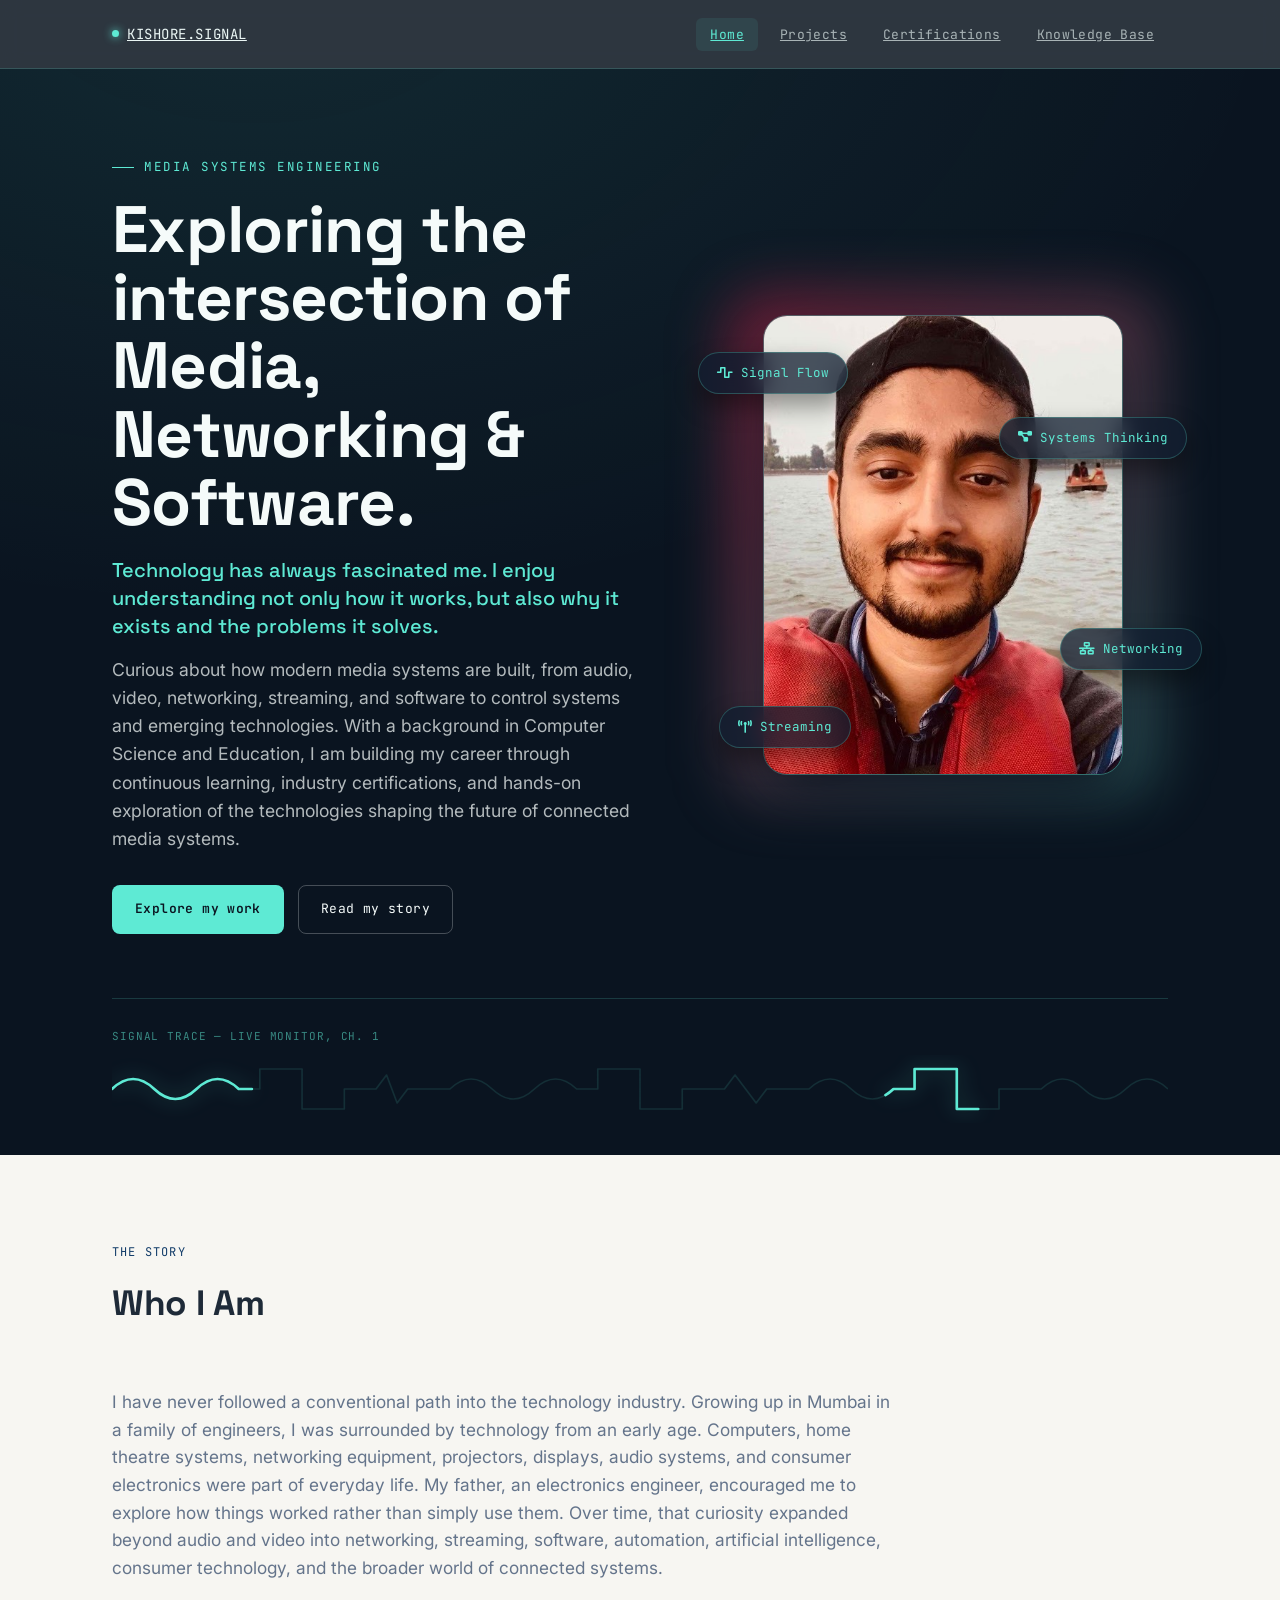
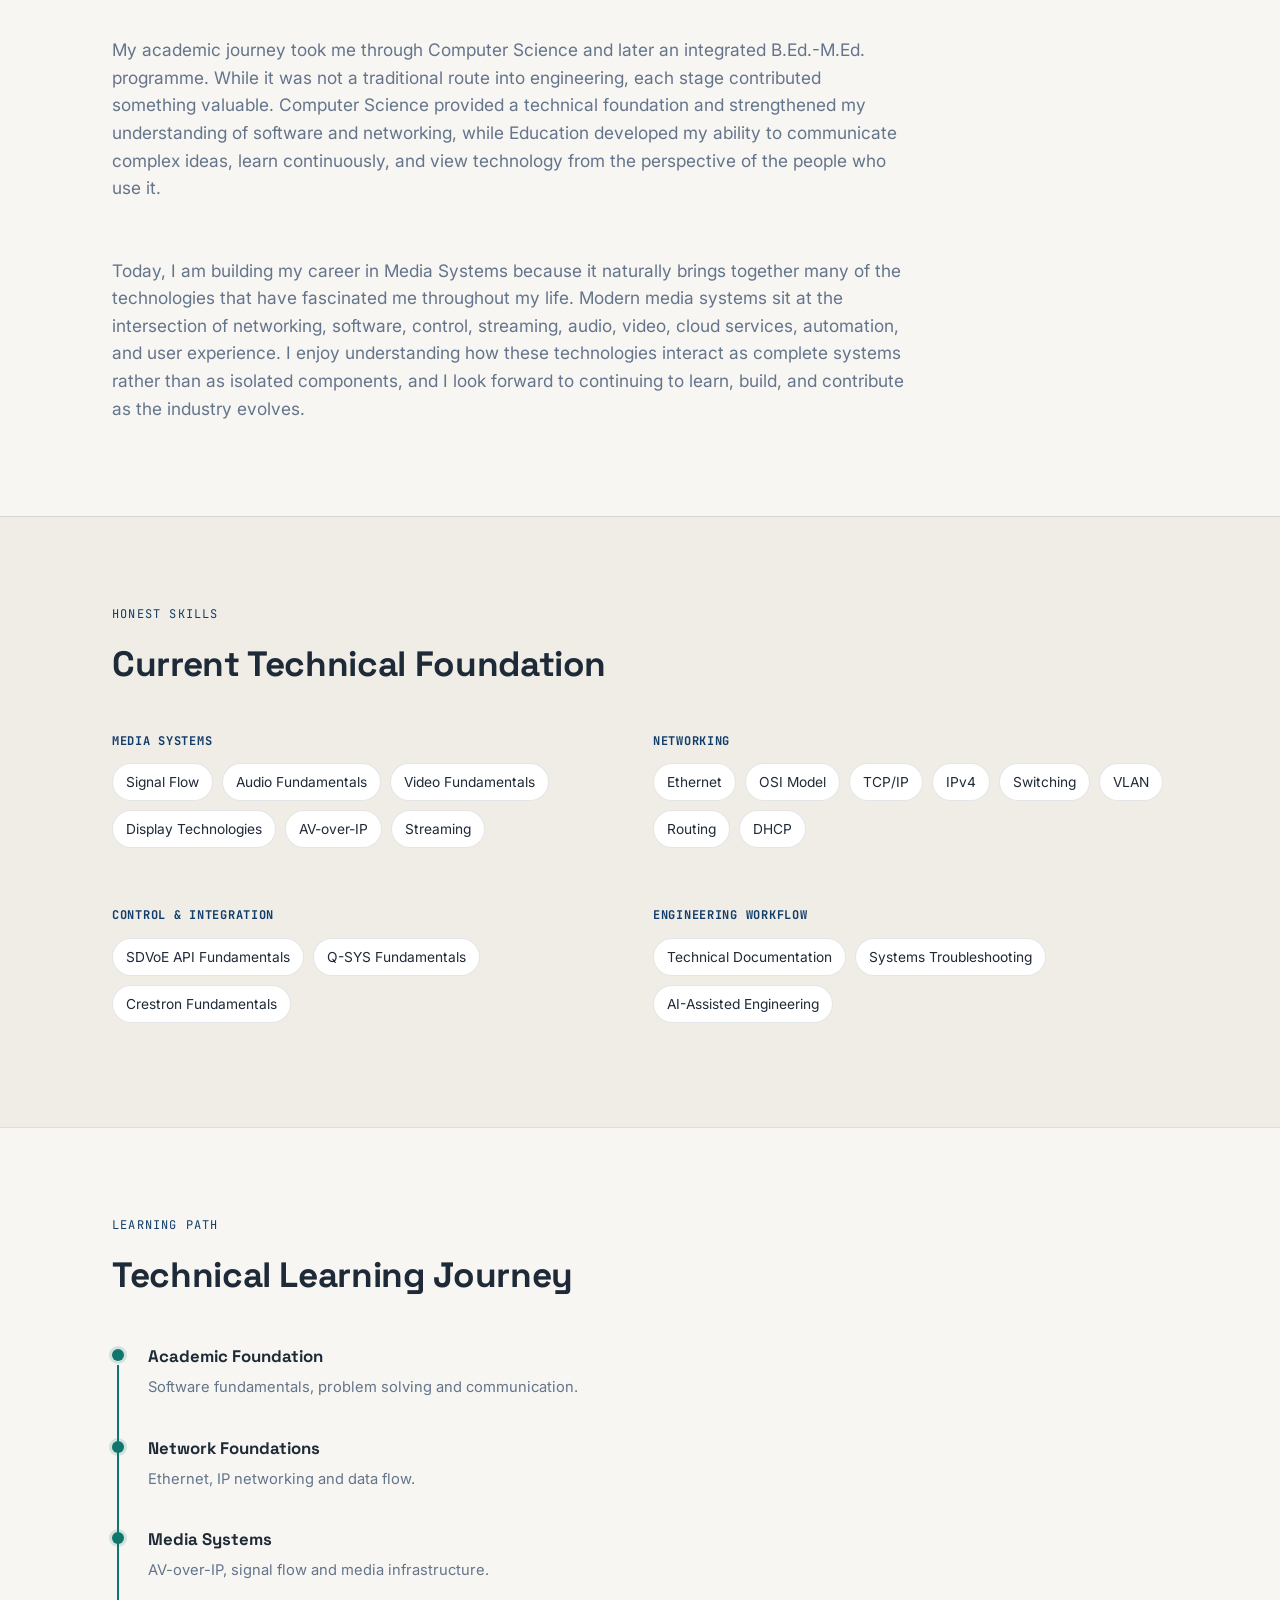
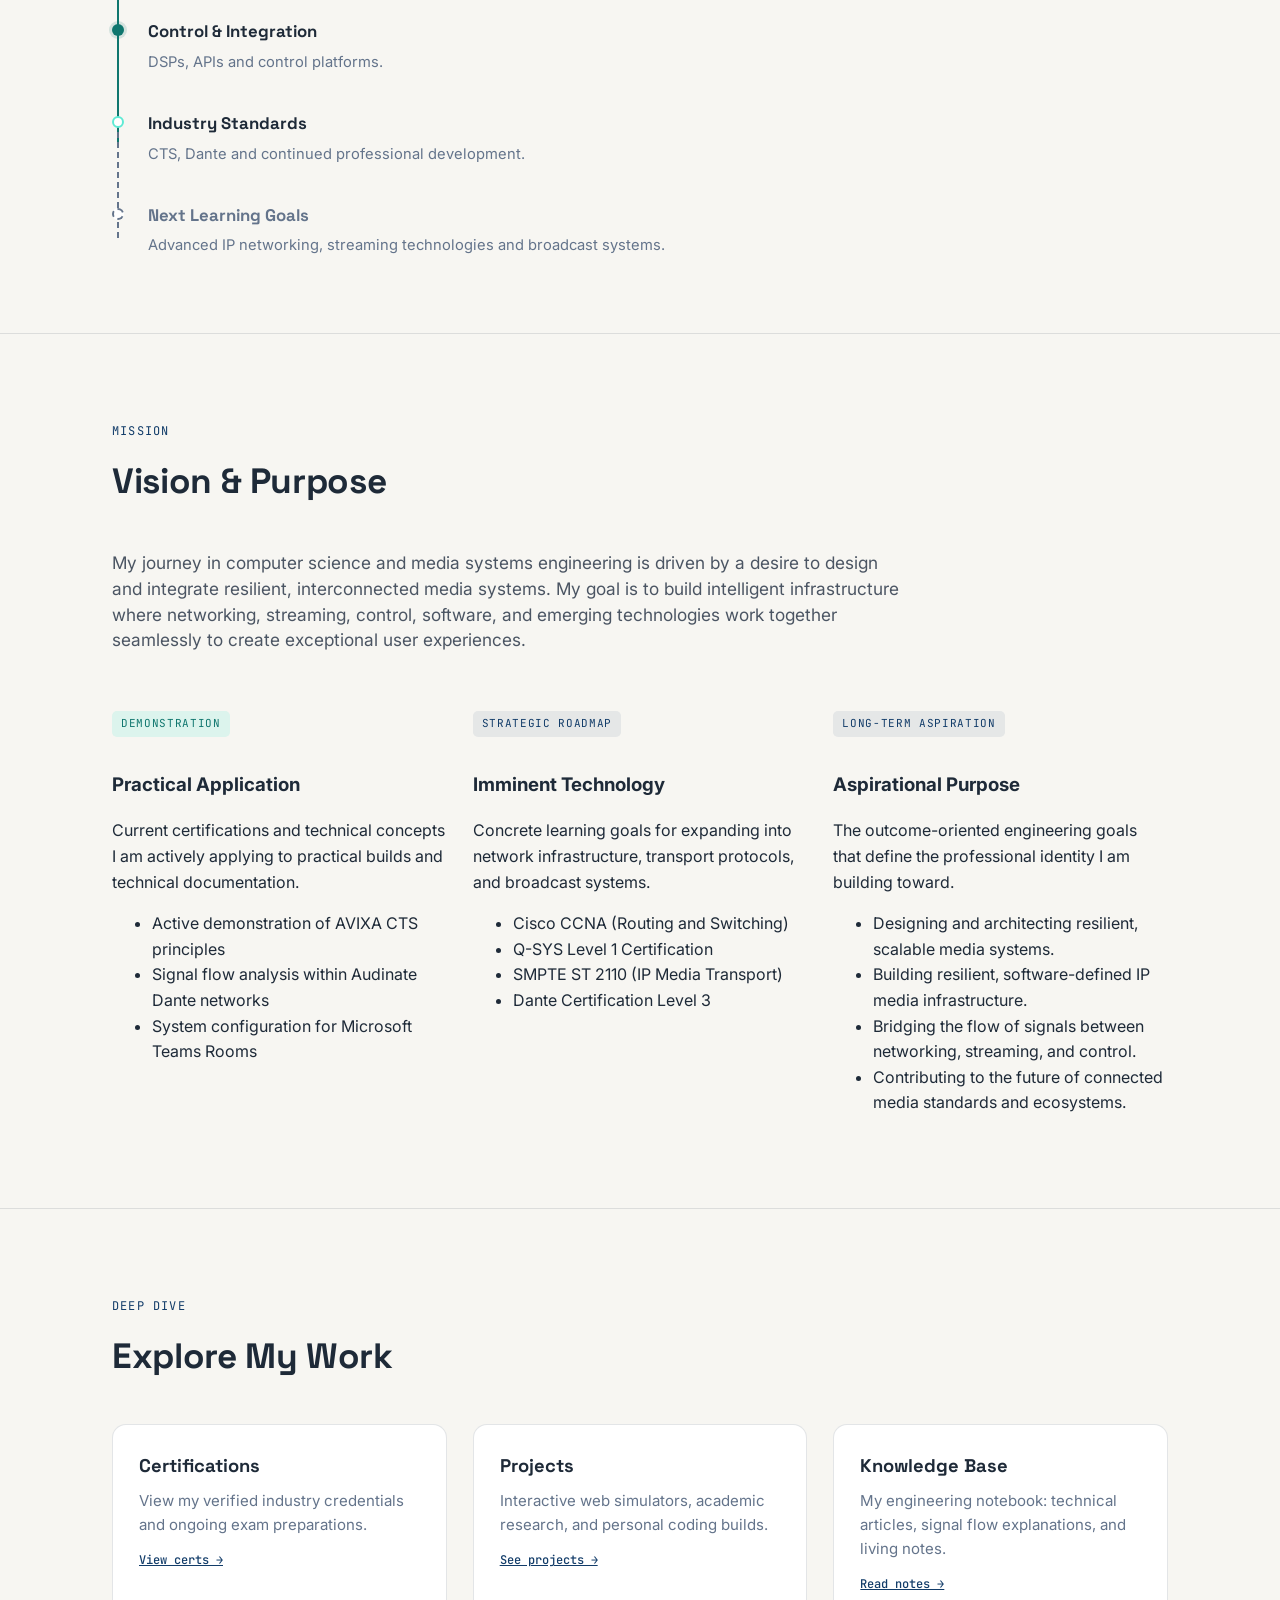
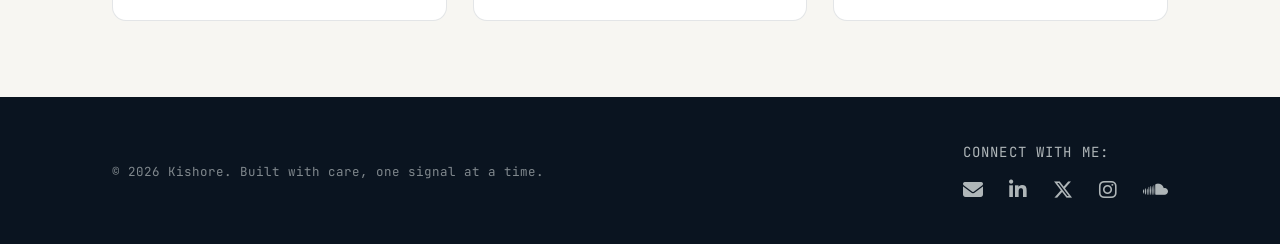
==== index.html @ ac8b4dbf "Update index.html refinement" ====
<!DOCTYPE html>
<html lang="en">
<head>
<meta charset="UTF-8">
<meta name="viewport" content="width=device-width, initial-scale=1.0">
<title>Kishore — Media Systems Engineering</title>
<meta name="description" content="Digital portfolio and engineering notebook of Kishore — Exploring the intersection of Media, Networking & Software.">
<link rel="preconnect" href="https://fonts.googleapis.com">
<link href="https://fonts.googleapis.com/css2?family=Space+Grotesk:wght@500;600;700&family=Inter:wght@400;500;600&family=JetBrains+Mono:wght@400;500&display=swap" rel="stylesheet">
<link rel="stylesheet" href="https://cdnjs.cloudflare.com/ajax/libs/font-awesome/6.5.1/css/all.min.css">
<link rel="stylesheet" href="styles.css">
</head>
<body>

<nav class="nav">
  <div class="wrap">
    <a href="index.html" class="nav-mark"><span class="dot"></span>KISHORE.SIGNAL</a>
    <ul class="nav-links">
      <li><a href="index.html" aria-current="page">Home</a></li>
      <li><a href="projects.html">Projects</a></li>
      <li><a href="certifications.html">Certifications</a></li>
      <li><a href="knowledge-base.html">Knowledge Base</a></li>
    </ul>
  </div>
</nav>

<header class="hero hero--split">
  <div class="wrap hero-layout">
    
    <!-- Left Column: Your Story & Text -->
    <div class="hero-content">
      <p class="hero-eyebrow">Media Systems Engineering</p>
      <h1>Exploring the intersection of Media, Networking &amp; Software.</h1>
      
      <!-- The Defining Sentence (Updated) -->
      <p style="font-family: var(--display); font-size: 1.25rem; font-weight: 500; color: var(--cyan); margin-bottom: 16px; line-height: 1.4;">
        Technology has always fascinated me. I enjoy understanding not only how it works, but also why it exists and the problems it solves.
      </p>

      <!-- The Revised Lede (Updated) -->
      <p class="lede">Curious about how modern media systems are built, from audio, video, networking, streaming, and software to control systems and emerging technologies. With a background in Computer Science and Education, I am building my career through continuous learning, industry certifications, and hands-on exploration of the technologies shaping the future of connected media systems.</p>
      
      <div class="hero-actions" style="margin-top: 32px;">
        <a class="btn btn-solid" href="projects.html">Explore my work</a>
        <a class="btn btn-line" href="#about">Read my story</a>
      </div>
    </div>

    <!-- Right Column: The Visual Centerpiece (Magazine Style) -->
    <div class="hero-visual">
      <div class="profile-cluster">
        <div class="profile-glow"></div>
        
        <img src="kishore.jpg" alt="Kishore" class="profile-img">

        <!-- Updated Floating Badges -->
        <div class="float-badge badge-1"><i class="fa-solid fa-wave-square"></i> Signal Flow</div>
        <div class="float-badge badge-2"><i class="fa-solid fa-network-wired"></i> Networking</div>
        <div class="float-badge badge-3"><i class="fa-solid fa-tower-broadcast"></i> Streaming</div>
        <div class="float-badge badge-4"><i class="fa-solid fa-diagram-project"></i> Systems Thinking</div>
      </div>
    </div>

  </div>

  <div class="wrap">
    <div class="scope">
      <p class="scope-label">Signal trace — live monitor, ch. 1</p>
           <svg viewBox="0 0 1000 68" preserveAspectRatio="none" aria-hidden="true">
        <defs>
          <linearGradient id="pulseGradient" x1="0" y1="0" x2="1000" y2="0" gradientUnits="userSpaceOnUse">
            <!-- Analog & Square Waves -->
            <stop offset="0%" stop-color="#5EEAD4" />
            <stop offset="22%" stop-color="#5EEAD4" />
            
            <!-- Packet Spike 1 (Warms up to Coral) -->
            <stop offset="25%" stop-color="#F43F5E" />
            <stop offset="28%" stop-color="#F43F5E" />
            
            <!-- Analog & Square Waves -->
            <stop offset="32%" stop-color="#5EEAD4" />
            <stop offset="55%" stop-color="#5EEAD4" />
            
            <!-- Packet Spike 2 (Warms up to Coral) -->
            <stop offset="58%" stop-color="#F43F5E" />
            <stop offset="62%" stop-color="#F43F5E" />
            
            <!-- Analog & Square Waves -->
            <stop offset="66%" stop-color="#5EEAD4" />
            <stop offset="100%" stop-color="#5EEAD4" />
          </linearGradient>
        </defs>

        <!-- The faint background track (The Noise) -->
        <path class="scope-path-bg" d="M0,34 Q20,14 40,34 T80,34 T120,34 L140,34 L140,14 L180,14 L180,54 L220,54 L220,34 L250,34 L260,20 L270,48 L280,34 L320,34 Q340,14 360,34 T400,34 T440,34 L460,34 L460,14 L500,14 L500,54 L540,54 L540,34 L580,34 L590,20 L610,48 L620,34 L660,34 Q680,14 700,34 T740,34 L760,34 L760,14 L800,14 L800,54 L840,54 L840,34 L880,34 Q900,14 920,34 T960,34 T1000,34" />
        
        <!-- The active pulse (The Signal) -->
        <path class="scope-path" d="M0,34 Q20,14 40,34 T80,34 T120,34 L140,34 L140,14 L180,14 L180,54 L220,54 L220,34 L250,34 L260,20 L270,48 L280,34 L320,34 Q340,14 360,34 T400,34 T440,34 L460,34 L460,14 L500,14 L500,54 L540,54 L540,34 L580,34 L590,20 L610,48 L620,34 L660,34 Q680,14 700,34 T740,34 L760,34 L760,14 L800,14 L800,54 L840,54 L840,34 L880,34 Q900,14 920,34 T960,34 T1000,34" />
      </svg>
    </div>
  </div>
</header>


<section id="about" class="section">
  <div class="wrap">
    <div class="section-head reveal">
      <div>
        <p class="section-eyebrow">The Story</p>
        <h2>Who I Am</h2>
      </div>
    </div>
    
    <div class="reveal" style="max-width: 72ch; font-size: 1.08rem; color: var(--mist); display: flex; flex-direction: column; gap: 20px;">
      <p>I have never followed a conventional path into the technology industry. Growing up in Mumbai in a family of engineers, I was surrounded by technology from an early age. Computers, home theatre systems, networking equipment, projectors, displays, audio systems, and consumer electronics were part of everyday life. My father, an electronics engineer, encouraged me to explore how things worked rather than simply use them. Over time, that curiosity expanded beyond audio and video into networking, streaming, software, automation, artificial intelligence, consumer technology, and the broader world of connected systems.</p>
      
      <p>My academic journey took me through Computer Science and later an integrated B.Ed.-M.Ed. programme. While it was not a traditional route into engineering, each stage contributed something valuable. Computer Science provided a technical foundation and strengthened my understanding of software and networking, while Education developed my ability to communicate complex ideas, learn continuously, and view technology from the perspective of the people who use it.</p>
      
      <p>Today, I am building my career in Media Systems because it naturally brings together many of the technologies that have fascinated me throughout my life. Modern media systems sit at the intersection of networking, software, control, streaming, audio, video, cloud services, automation, and user experience. I enjoy understanding how these technologies interact as complete systems rather than as isolated components, and I look forward to continuing to learn, build, and contribute as the industry evolves.</p>
    </div>
  </div>
</section>



<section class="section section-alt">
  <div class="wrap">
    <div class="section-head reveal">
      <div>
        <p class="section-eyebrow">Honest Skills</p>
        <h2>Current Technical Foundation</h2>
      </div>
    </div>

    <div class="grid grid-2 reveal">
      <div class="chip-group">
        <h4>Media Systems</h4>
        <div class="chips">
          <span class="chip">Signal Flow</span>
          <span class="chip">Audio Fundamentals</span>
          <span class="chip">Video Fundamentals</span>
          <span class="chip">Display Technologies</span>
          <span class="chip">AV-over-IP</span>
          <span class="chip">Streaming</span>
        </div>
      </div>

      <div class="chip-group">
        <h4>Networking</h4>
        <div class="chips">
          <span class="chip">Ethernet</span>
          <span class="chip">OSI Model</span>
          <span class="chip">TCP/IP</span>
          <span class="chip">IPv4</span>
          <span class="chip">Switching</span>
          <span class="chip">VLAN</span>
          <span class="chip">Routing</span>
          <span class="chip">DHCP</span>
        </div>
      </div>

      <div class="chip-group">
        <h4>Control &amp; Integration</h4>
        <div class="chips">
          <span class="chip">SDVoE API Fundamentals</span>
          <span class="chip">Q-SYS Fundamentals</span>
          <span class="chip">Crestron Fundamentals</span>
        </div>
      </div>

      <div class="chip-group">
        <h4>Engineering Workflow</h4>
        <div class="chips">
          <span class="chip">Technical Documentation</span>
          <span class="chip">Systems Troubleshooting</span>
          <span class="chip">AI-Assisted Engineering</span>
        </div>
      </div>
    </div>
  </div>
</section>


<section class="section">
  <div class="wrap">
    <div class="section-head reveal">
      <div>
        <p class="section-eyebrow">Learning Path</p>
        <h2>Technical Learning Journey</h2>
      </div>
    </div>
    
    <div class="journey reveal">

  <div class="journey-item past">
    <div class="journey-marker"></div>
    <div class="journey-content">
      <h3>Academic Foundation</h3>
      <p>Software fundamentals, problem solving and communication.</p>
    </div>
  </div>

  <div class="journey-item past">
    <div class="journey-marker"></div>
    <div class="journey-content">
      <h3>Network Foundations</h3>
      <p>Ethernet, IP networking and data flow.</p>
    </div>
  </div>

  <div class="journey-item past">
    <div class="journey-marker"></div>
    <div class="journey-content">
      <h3>Media Systems</h3>
      <p>AV-over-IP, signal flow and media infrastructure.</p>
    </div>
  </div>

  <div class="journey-item past">
    <div class="journey-marker"></div>
    <div class="journey-content">
      <h3>Control &amp; Integration</h3>
      <p>DSPs, APIs and control platforms.</p>
    </div>
  </div>

  <div class="journey-item current">
    <div class="journey-marker"></div>
    <div class="journey-content">
      <h3>Industry Standards</h3>
      <p>CTS, Dante and continued professional development.</p>
    </div>
  </div>

  <div class="journey-item future">
    <div class="journey-marker"></div>
    <div class="journey-content">
      <h3>Next Learning Goals</h3>
      <p>Advanced IP networking, streaming technologies and broadcast systems.</p>
    </div>
  </div>

</div>

  </div>
</section>


<section class="section">
  <div class="wrap">
    <div class="section-head reveal">
      <div>
        <p class="section-eyebrow">Mission</p>
        <h2>Vision & Purpose</h2>
      </div>
    </div>
    
    <div class="reveal" style="max-width: 72ch; font-size: 1.08rem; color: #4B5563; margin-bottom: 56px; line-height: 1.5;">
      <p>My journey in computer science and media systems engineering is driven by a desire to design and integrate resilient, interconnected media systems. My goal is to build intelligent infrastructure where networking, streaming, control, software, and emerging technologies work together seamlessly to create exceptional user experiences.</p>
    </div>

    <div class="grid grid-3 reveal">
      
      <!-- Card 1: Practical Application -->
      <div class="goal-card">
        <span class="card-tag status-active">Demonstration</span>
        <h3>Practical Application</h3>
        <p>Current certifications and technical concepts I am actively applying to practical builds and technical documentation.</p>
        <ul class="goal-list">
          <li>Active demonstration of AVIXA CTS principles</li>
          <li>Signal flow analysis within Audinate Dante networks</li>
          <li>System configuration for Microsoft Teams Rooms</li>
        </ul>
      </div>

      <!-- Card 2: Strategic Learning Roadmap -->
      <div class="goal-card">
        <span class="card-tag status-upcoming">Strategic Roadmap</span>
        <h3>Imminent Technology</h3>
        <p>Concrete learning goals for expanding into network infrastructure, transport protocols, and broadcast systems.</p>
        <ul class="goal-list">
          <li>Cisco CCNA (Routing and Switching)</li>
          <li>Q-SYS Level 1 Certification</li>
          <li>SMPTE ST 2110 (IP Media Transport)</li>
          <li>Dante Certification Level 3</li>
        </ul>
      </div>

      <!-- Card 3: Aspirational Purpose -->
      <div class="goal-card goal-card--vision">
        <span class="card-tag status-vision">Long-Term Aspiration</span>
        <h3>Aspirational Purpose</h3>
        <p>The outcome-oriented engineering goals that define the professional identity I am building toward.</p>
        <ul class="goal-list goal-list--outcomes">
          <li>Designing and architecting resilient, scalable media systems.</li>
          <li>Building resilient, software-defined IP media infrastructure.</li>
          <li>Bridging the flow of signals between networking, streaming, and control.</li>
          <li>Contributing to the future of connected media standards and ecosystems.</li>
        </ul>
      </div>

    </div>
  </div>
</section>


<section class="section">
  <div class="wrap">
    <div class="section-head reveal">
      <div>
        <p class="section-eyebrow">Deep Dive</p>
        <h2>Explore My Work</h2>
      </div>
    </div>

    <!-- Reverted back to the clean 3-card grid -->
    <div class="grid grid-3 reveal">
      <div class="card">
        <h3>Certifications</h3>
        <p>View my verified industry credentials and ongoing exam preparations.</p>
        <div class="card-foot" style="border: none; padding-top: 0;"><a href="certifications.html" style="color: var(--accent); font-weight: 500;">View certs →</a></div>
      </div>

      <div class="card">
        <h3>Projects</h3>
        <p>Interactive web simulators, academic research, and personal coding builds.</p>
        <div class="card-foot" style="border: none; padding-top: 0;"><a href="projects.html" style="color: var(--accent); font-weight: 500;">See projects →</a></div>
      </div>

      <div class="card">
        <h3>Knowledge Base</h3>
        <p>My engineering notebook: technical articles, signal flow explanations, and living notes.</p>
        <div class="card-foot" style="border: none; padding-top: 0;"><a href="knowledge-base.html" style="color: var(--accent); font-weight: 500;">Read notes →</a></div>
      </div>
    </div>
  </div>
</section>

<footer class="site-footer">
  <div class="wrap footer-layout">
    
    <div class="footer-left">
      <span class="foot-mark">© <span id="year"></span> Kishore. Built with care, one signal at a time.</span>
    </div>
    
    <div class="footer-right">
      <span class="connect-label">Connect with me:</span>
      <div class="social-icons">
        <a href="mailto:humus.gristly0p@icloud.com" aria-label="Email" title="Email"><i class="fa-solid fa-envelope"></i></a>
        <a href="https://linkedin.com/in/kishoreshyam" target="_blank" rel="noopener" aria-label="LinkedIn" title="LinkedIn"><i class="fa-brands fa-linkedin-in"></i></a>
        <a href="https://x.com/mirudox?s=11" target="_blank" rel="noopener" aria-label="X" title="X (Twitter)"><i class="fa-brands fa-x-twitter"></i></a>
        <a href="https://www.instagram.com/mirudox_av?utm_source=qr" target="_blank" rel="noopener" aria-label="Instagram" title="Instagram"><i class="fa-brands fa-instagram"></i></a>
        <a href="https://on.soundcloud.com/vl6Q0mZX44cgOZYDjL" target="_blank" rel="noopener" aria-label="SoundCloud" title="SoundCloud"><i class="fa-brands fa-soundcloud"></i></a>
      </div>
    </div>

  </div>
</footer>

<script src="script.js"></script>
<script>document.getElementById('year').textContent = new Date().getFullYear();</script>
</body>
</html>
---- styles.css ----
/* ============================================================
   TOKENS
   ============================================================ */
:root {
  --ink: #0A1420;
  --ink-2: #101E30;
  --cyan: #5EEAD4;
  --cyan-dim: rgba(94, 234, 212, 0.35);
  --accent: #123C69;
  --paper: #F7F6F2;
  --paper-2: #EFEDE6;
  --slate: #1E2A38;
  --mist: #64748B;
  --line: rgba(30, 42, 56, 0.12);
  --line-dark: rgba(94, 234, 212, 0.18);

  --display: 'Space Grotesk', 'Segoe UI', sans-serif;
  --body: 'Inter', 'Segoe UI', sans-serif;
  --mono: 'JetBrains Mono', ui-monospace, monospace;

  --max: 1120px;
}

* { box-sizing: border-box; }

@media (prefers-reduced-motion: reduce) {
  *, *::before, *::after {
    animation-duration: 0.01ms !important;
    animation-iteration-count: 1 !important;
    transition-duration: 0.01ms !important;
    scroll-behavior: auto !important;
  }
}

html { scroll-behavior: smooth; }

body {
  margin: 0;
  font-family: var(--body);
  background: var(--paper);
  color: var(--slate);
  line-height: 1.6;
  -webkit-font-smoothing: antialiased;
  /* Add these 3 lines to enable the sticky footer: */
  display: flex;
  flex-direction: column;
  min-height: 100vh;
}

}

a { color: inherit; text-decoration: none; }

img { max-width: 100%; display: block; }

::selection { background: var(--cyan-dim); color: var(--ink); }

:focus-visible {
  outline: 2px solid var(--cyan);
  outline-offset: 3px;
}

.wrap {
  max-width: var(--max);
  margin: 0 auto;
  padding: 0 32px;
}

/* ============================================================
   NAV
   ============================================================ */
.nav {
  position: sticky;
  top: 0;
  z-index: 50;
  background: rgba(10, 20, 32, 0.85);
  backdrop-filter: blur(10px);
  border-bottom: 1px solid var(--line-dark);
}

.nav .wrap {
  display: flex;
  align-items: center;
  justify-content: space-between;
  height: 68px;
}

.nav-mark {
  font-family: var(--mono);
  font-size: 14px;
  letter-spacing: 0.04em;
  color: #EAF6F4;
  display: flex;
  align-items: center;
  gap: 8px;
}

.nav-mark .dot {
  width: 7px;
  height: 7px;
  border-radius: 50%;
  background: var(--cyan);
  box-shadow: 0 0 8px var(--cyan);
}

.nav-links {
  display: flex;
  gap: 8px;
  list-style: none;
  margin: 0;
  padding: 0;
}

.nav-links a {
  font-family: var(--mono);
  font-size: 13px;
  letter-spacing: 0.03em;
  color: rgba(234, 246, 244, 0.65);
  padding: 8px 14px;
  border-radius: 6px;
  transition: color 0.2s ease, background 0.2s ease;
}

.nav-links a:hover,
.nav-links a[aria-current="page"] {
  color: var(--cyan);
  background: rgba(94, 234, 212, 0.08);
}

.nav-toggle { display: none; }

/* ============================================================
   HERO (Foundational Dark Theme)
   ============================================================ */
.hero {
  background:
    radial-gradient(ellipse 80% 60% at 20% -10%, rgba(94,234,212,0.10), transparent),
    var(--ink);
  color: #F5FBFA;
  position: relative;
  overflow: hidden;
  padding: 88px 0 64px; /* Restores the tall top and bottom spacing */
}

/* Restores the specific spacing for your subpages */
.hero.hero--compact { 
  padding: 64px 0 48px; 
}

.hero-eyebrow {
  font-family: var(--mono);
  font-size: 12.5px;
  letter-spacing: 0.12em;
  text-transform: uppercase;
  color: var(--cyan);
  margin: 0 0 18px;
  display: flex;
  align-items: center;
  gap: 10px;
}

.hero-eyebrow::before {
  content: '';
  width: 22px;
  height: 1px;
  background: var(--cyan);
}

.hero h1 {
  font-family: var(--display);
  font-weight: 700;
  font-size: clamp(2.4rem, 5.4vw, 4.1rem);
  line-height: 1.04;
  letter-spacing: -0.01em;
  margin: 0 0 20px;
  max-width: 16ch;
}

.hero p.lede {
  font-size: 1.1rem;
  color: rgba(245, 251, 250, 0.72);
  max-width: 54ch;
  margin: 0 0 32px;
}

/* Button Styles */
.hero-actions { display: flex; flex-wrap: wrap; gap: 14px; }

.btn {
  font-family: var(--mono);
  font-size: 13px;
  letter-spacing: 0.03em;
  padding: 13px 22px;
  border-radius: 8px;
  display: inline-flex;
  align-items: center;
  gap: 8px;
  transition: transform 0.15s ease, box-shadow 0.15s ease, background 0.15s ease;
  border: 1px solid transparent;
  text-decoration: none;
}

.btn-solid {
  background: var(--cyan);
  color: var(--ink);
  font-weight: 600;
}
.btn-solid:hover { transform: translateY(-2px); box-shadow: 0 10px 24px -10px var(--cyan-dim); }

.btn-line {
  border-color: rgba(245, 251, 250, 0.25);
  color: #F5FBFA;
}
.btn-line:hover { border-color: var(--cyan); color: var(--cyan); }

/* ============================================================
   OSCILLOSCOPE SIGNATURE - MORPHING SIGNAL
   ============================================================ */
.scope {
  margin-top: 56px;
  border-top: 1px solid var(--line-dark);
  padding-top: 18px;
}

.scope-label {
  font-family: var(--mono);
  font-size: 11px;
  letter-spacing: 0.08em;
  color: rgba(94, 234, 212, 0.55);
  text-transform: uppercase;
  margin-bottom: 10px;
}

.scope svg { width: 100%; height: 68px; display: block; }

/* The faint background track */
.scope-path-bg {
  fill: none;
  stroke: rgba(94, 234, 212, 0.12);
  stroke-width: 1.6;
  stroke-linejoin: round;
}

/* The active, glowing signal pulse */
.scope-path {
  fill: none;
  stroke: url(#pulseGradient); /* Uses the SVG gradient instead of flat cyan */
  stroke-width: 2.5;
  stroke-linejoin: round;
  stroke-linecap: round;
  filter: drop-shadow(0 0 10px rgba(94, 234, 212, 0.4)); /* Softened the glow slightly */
  
  /* Creates a 150px pulse that travels along the 1000px path */
  stroke-dasharray: 150 850; 
  stroke-dashoffset: 1000;
  animation: signalFlow 4s linear infinite;
}


@keyframes signalFlow {
  0% { stroke-dashoffset: 1000; }
  100% { stroke-dashoffset: 0; }
}

@media (prefers-reduced-motion: reduce) {
  .scope-path { stroke-dasharray: none; animation: none; }
}


/* ============================================================
   HERO - SPLIT LAYOUT & ANIMATIONS (The New Magic)
   ============================================================ */
.hero--split {
  padding: 88px 0 32px;
}

.hero-layout {
  display: flex;
  align-items: center;
  justify-content: space-between;
  gap: 64px;
  margin-bottom: 64px;
}

.hero-content {
  flex: 1.2;
  max-width: 640px;
}

.hero-visual {
  flex: 1;
  display: flex;
  justify-content: center;
  align-items: center;
  position: relative;
}

/* The Profile Image Container (Magazine Style) */
.profile-cluster {
  position: relative;
  width: 360px;
  height: 460px; /* Much taller, cinematic feel */
  display: flex;
  align-items: center;
  justify-content: center;
}

/* The Glowing Aura (Multi-color Contrast) */
.profile-glow {
  position: absolute;
  top: 50%;
  left: 50%;
  transform: translate(-50%, -50%);
  width: 120%;
  height: 110%;
  border-radius: 40px;
  
  /* A beautiful, high-contrast gradient mixing deep red/coral and cyan */
  background: linear-gradient(135deg, rgba(225, 29, 72, 0.45) 0%, rgba(94, 234, 212, 0.25) 100%);
  filter: blur(28px);
  animation: pulseColorGlow 4s ease-in-out infinite alternate;
  z-index: 1;
}

/* Keyframe Animations */
@keyframes pulseColorGlow {
  0% { 
    transform: translate(-50%, -50%) scale(0.95); 
    opacity: 0.6; 
  }
  100% { 
    transform: translate(-50%, -50%) scale(1.08); 
    opacity: 1; 
  }
}


/* Your Photo - Large Portrait */
.profile-img {
  width: 100%;
  height: 100%;
  border-radius: 24px; /* Soft, modern rounded corners instead of a circle */
  object-fit: cover;
  position: relative;
  z-index: 2;
  border: 1px solid rgba(94, 234, 212, 0.3);
  box-shadow: 0 24px 48px -12px rgba(10, 20, 32, 0.9);
}

/* Glassmorphism Floating Badges */
.float-badge {
  position: absolute;
  z-index: 3;
  background: rgba(16, 30, 48, 0.75);
  backdrop-filter: blur(12px);
  -webkit-backdrop-filter: blur(12px);
  border: 1px solid rgba(94, 234, 212, 0.25);
  color: var(--cyan);
  padding: 10px 18px;
  border-radius: 999px;
  font-family: var(--mono);
  font-size: 12.5px;
  white-space: nowrap;
  display: flex;
  align-items: center;
  gap: 8px;
  box-shadow: 0 12px 24px rgba(0, 0, 0, 0.4);
  animation: floatOrb 6s ease-in-out infinite;
}

/* Adjusted Positioning for the taller portrait */
.badge-1 { top: 8%; left: -18%; animation-delay: 0s; }
.badge-2 { top: 68%; right: -22%; animation-delay: 1.5s; }
.badge-3 { bottom: 6%; left: -12%; animation-delay: 3s; }
.badge-4 { top: 22%; right: -18%; animation-delay: 4.5s; }

/* Keyframe Animations */
@keyframes pulseGlow {
  0% { transform: translate(-50%, -50%) scale(0.95); opacity: 0.6; }
  100% { transform: translate(-50%, -50%) scale(1.05); opacity: 1; }
}

@keyframes floatOrb {
  0%, 100% { transform: translateY(0px); }
  50% { transform: translateY(-12px); }
}


/* Mobile Responsiveness */
@media (max-width: 960px) {
  .hero-layout {
    flex-direction: column;
    text-align: center;
    gap: 80px;
  }
  
  .hero-content {
    display: flex;
    flex-direction: column;
    align-items: center;
  }
  
  .hero-eyebrow { justify-content: center; }
  .hero-actions { justify-content: center; }
  
  .badge-1 { left: -5%; }
  .badge-2 { right: -5%; }
  .badge-3 { left: 5%; }
  .badge-4 { right: 0%; }
}



/* ============================================================
   SECTIONS (light)
   ============================================================ */
.section { padding: 76px 0; }
.section + .section { border-top: 1px solid var(--line); }
.section-alt { background: var(--paper-2); }

.section-head {
  display: flex;
  align-items: baseline;
  justify-content: space-between;
  gap: 24px;
  margin-bottom: 40px;
  flex-wrap: wrap;
}

.section-eyebrow {
  font-family: var(--mono);
  font-size: 12px;
  letter-spacing: 0.1em;
  text-transform: uppercase;
  color: var(--accent);
}

.section h2 {
  font-family: var(--display);
  font-size: clamp(1.6rem, 3vw, 2.2rem);
  margin: 6px 0 0;
  letter-spacing: -0.01em;
}

.section-desc {
  color: var(--mist);
  max-width: 60ch;
  margin: 10px 0 0;
}

/* reveal on scroll */
.reveal {
  opacity: 0;
  transform: translateY(18px);
  transition: opacity 0.6s ease, transform 0.6s ease;
}
.reveal.is-visible { opacity: 1; transform: translateY(0); }

/* ============================================================
   CARD GRIDS
   ============================================================ */
.grid {
  display: grid;
  gap: 30px 26px;
}
.grid-3 { grid-template-columns: repeat(3, 1fr); }
.grid-2 { grid-template-columns: repeat(2, 1fr); }

/* ============================================================
   CERTIFICATE CARD — flip top + fixed footer
   ============================================================ */
.cert-card {
  background: #fff;
  border: 1px solid var(--line);
  border-radius: 14px;
  overflow: hidden;
  display: flex;
  flex-direction: column;
  transition: box-shadow 0.2s ease, transform 0.2s ease;
}
.cert-card:hover {
  box-shadow: 0 18px 32px -18px rgba(10, 20, 32, 0.16);
}

.flip-wrap { perspective: 1400px; cursor: pointer; }

.flip-card {
  position: relative;
  height: 320px;
  transition: transform 0.6s cubic-bezier(0.4, 0.2, 0.2, 1);
  transform-style: preserve-3d;
}
.flip-wrap.is-flipped .flip-card { transform: rotateY(180deg); }

.flip-face {
  position: absolute;
  inset: 0;
  backface-visibility: hidden;
  background: #fff;
  padding: 24px 24px 16px;
  display: flex;
  flex-direction: column;
}

.flip-front { justify-content: flex-start; }

.flip-back {
  transform: rotateY(180deg);
  text-align: center;
  align-items: center;
  justify-content: center;
}

.flip-back-label {
  font-family: var(--mono);
  font-size: 11px;
  letter-spacing: 0.06em;
  text-transform: uppercase;
  color: var(--accent);
  margin-bottom: 8px;
}

.flip-back h3 { margin: 0 0 8px; }
.flip-back p { margin: 0; font-size: 0.88rem; color: var(--mist); }

.cert-footer {
  border-top: 1px dashed var(--line);
  padding: 14px 24px 20px;
  font-family: var(--mono);
}
.cert-footer-row {
  display: flex;
  justify-content: space-between;
  font-size: 12px;
  color: var(--mist);
}
.cert-view {
  text-align: center;
  margin-top: 10px;
  font-size: 12.5px;
}
.cert-view a { color: var(--accent); }
.cert-view a:hover { color: #0F766E; }

.verify-link {
  font-family: var(--mono);
  font-size: 11.5px;
  color: var(--accent);
  word-break: break-all;
}
a.verify-link:hover { color: #0F766E; }

/* AVIXA "in progress" glow — draws the eye without shouting.
   Uses box-shadow (not a pseudo-element) since box-shadow is never
   clipped by the element's own overflow:hidden, unlike ::before content. */
.cert-card.glow-card {
  animation: glow-pulse 2.6s ease-in-out infinite;
}
@keyframes glow-pulse {
  0%, 100% { box-shadow: 0 0 22px 3px rgba(94, 234, 212, 0.35); }
  50%      { box-shadow: 0 0 48px 14px rgba(94, 234, 212, 0.7); }
}
@media (prefers-reduced-motion: reduce) {
  .cert-card.glow-card { animation: none; box-shadow: 0 0 40px 10px rgba(94, 234, 212, 0.55); }
}

/* Plain (non-flip) card — used on Projects page */
.card {
  position: relative;
  background: #fff;
  border: 1px solid var(--line);
  border-radius: 14px;
  padding: 26px;
  transition: transform 0.2s ease, box-shadow 0.2s ease, border-color 0.2s ease;
}
.card:hover {
  transform: translateY(-4px);
  border-color: rgba(18, 60, 105, 0.25);
  box-shadow: 0 18px 32px -18px rgba(10, 20, 32, 0.18);
}

.card-tag {
  font-family: var(--mono);
  font-size: 11px;
  letter-spacing: 0.06em;
  text-transform: uppercase;
  color: var(--accent);
  background: rgba(18, 60, 105, 0.08);
  padding: 4px 9px;
  border-radius: 5px;
  display: inline-block;
  margin-bottom: 14px;
}

.card-tag.status-active {
  color: #0F766E;
  background: rgba(94, 234, 212, 0.18);
}

.card h3 {
  font-family: var(--display);
  font-size: 1.15rem;
  margin: 0 0 8px;
}

.card p {
  color: var(--mist);
  font-size: 0.94rem;
  margin: 0 0 14px;
}

.card-foot {
  display: flex;
  justify-content: space-between;
  align-items: center;
  font-family: var(--mono);
  font-size: 12px;
  color: var(--mist);
  border-top: 1px dashed var(--line);
  padding-top: 12px;
  margin-top: auto;
}

/* skills / competency chips */
.chip-group { margin-bottom: 28px; }
.chip-group h4 {
  font-family: var(--mono);
  font-size: 12px;
  letter-spacing: 0.06em;
  text-transform: uppercase;
  color: var(--accent);
  margin: 0 0 12px;
}
.chips { display: flex; flex-wrap: wrap; gap: 9px; }
.chip {
  font-size: 0.86rem;
  padding: 7px 13px;
  border-radius: 999px;
  background: #fff;
  border: 1px solid var(--line);
  color: var(--slate);
}

/* timeline (education) */
.timeline { border-left: 2px solid var(--line); padding-left: 28px; margin-left: 4px; }
.tl-item { position: relative; padding-bottom: 30px; }
.tl-item:last-child { padding-bottom: 0; }
.tl-item::before {
  content: '';
  position: absolute;
  left: -34px;
  top: 4px;
  width: 10px;
  height: 10px;
  border-radius: 50%;
  background: var(--cyan);
  box-shadow: 0 0 0 4px rgba(94,234,212,0.2);
}
.tl-item h4 { font-family: var(--display); margin: 0 0 4px; font-size: 1.05rem; }
.tl-item span { font-family: var(--mono); font-size: 12px; color: var(--mist); }

/* blog list */
.post-row {
  display: flex;
  gap: 24px;
  padding: 24px 0;
  border-bottom: 1px solid var(--line);
  align-items: baseline;
  flex-wrap: wrap;
}
.post-date {
  font-family: var(--mono);
  font-size: 12.5px;
  color: var(--mist);
  min-width: 96px;
}
.post-row h3 { font-family: var(--display); font-size: 1.15rem; margin: 0 0 6px; }
.post-row p { color: var(--mist); margin: 0; font-size: 0.94rem; max-width: 60ch; }
.post-main { flex: 1; min-width: 240px; }

.empty-note {
  font-family: var(--mono);
  font-size: 13px;
  color: var(--mist);
  border: 1px dashed var(--line);
  border-radius: 10px;
  padding: 22px;
}

/* ============================================================
   FOOTER
   ============================================================ */
.site-footer {
  background: var(--ink);
  color: rgba(245, 251, 250, 0.6);
  padding: 44px 0;
  margin-top: auto; 
}

/* New Split Layout Container */
.footer-layout {
  display: flex;
  justify-content: space-between; /* Pushes left and right sides apart */
  align-items: center;
  flex-wrap: wrap;
  gap: 32px;
}

.footer-left .foot-mark {
  font-family: var(--mono);
  font-size: 12.5px;
  color: rgba(245, 251, 250, 0.5);
}

.footer-right {
  display: flex;
  flex-direction: column; /* Forces the text to stack directly above the icons */
  align-items: flex-start; /* Keeps the text and icons neatly aligned on the left edge of their box */
  gap: 16px; /* Adds that vertical padding between the text and the icons */
}

.connect-label {
  font-family: var(--mono);
  font-size: 14px; /* Increased the font size (was 12px) */
  color: rgba(245, 251, 250, 0.7);
  text-transform: uppercase;
  letter-spacing: 0.08em;
}


/* Spaced out icons */
.social-icons {
  display: flex;
  gap: 26px; /* Increased gap to fix the cramped look */
  align-items: center;
}

/* Force override the blue default links */
.social-icons a {
  color: rgba(245, 251, 250, 0.7) !important; 
  font-size: 20px; /* Slightly larger icons */
  text-decoration: none;
  transition: color 0.2s ease, transform 0.2s ease;
  display: flex;
}

.social-icons a:hover,
.social-icons a:focus-visible {
  color: var(--cyan) !important; /* Turns cyan on hover */
  transform: translateY(-3px);
  outline: none;
}

/* Mobile Responsiveness: Stacks nicely on phones */
@media (max-width: 768px) {
  .footer-layout {
    flex-direction: column-reverse; /* Puts copyright on bottom, icons on top */
    align-items: center;
    text-align: center;
  }
  .footer-right {
    justify-content: center;
  }
}

/* ============================================================
   LEARNING PATH — JOURNEY (renamed to avoid collision with
   the unrelated .timeline used in the homepage Education section)
   ============================================================ */
.journey {
  position: relative;
  margin-top: 40px;
}

.journey-item {
  position: relative;
  padding-left: 36px;
  padding-bottom: 36px;
}
.journey-item:last-child { padding-bottom: 0; }

/* Connector line per item, colored by state */
.journey-item::before {
  content: '';
  position: absolute;
  left: 5px;
  top: 22px;
  bottom: -36px;
  border-left: 2px solid var(--line);
}
.journey-item:last-child::before { display: none; }

.journey-item.past::before {
  border-left-color: #0F766E;
  border-left-style: solid;
}
.journey-item.current::before {
  border-left-color: var(--mist);
  border-left-style: dashed;
}

/* Markers */
.journey-marker {
  position: absolute;
  left: 0;
  top: 6px;
  width: 12px;
  height: 12px;
  border-radius: 50%;
  background: var(--line);
}

.journey-item.past .journey-marker {
  background: #0F766E;
  box-shadow: 0 0 0 3px rgba(15, 118, 110, 0.15);
}

.journey-item.current .journey-marker {
  background: #fff;
  border: 2px solid var(--cyan);
  animation: journey-pulse 2.4s ease-in-out infinite;
}

.journey-item.future .journey-marker {
  background: #fff;
  border: 2px dashed var(--mist);
}

@keyframes journey-pulse {
  0%, 100% { box-shadow: 0 0 0 4px rgba(94, 234, 212, 0.2), 0 0 8px rgba(94, 234, 212, 0.4); }
  50%      { box-shadow: 0 0 0 6px rgba(94, 234, 212, 0.35), 0 0 16px rgba(94, 234, 212, 0.7); }
}

@media (prefers-reduced-motion: reduce) {
  .journey-item.current .journey-marker { animation: none; box-shadow: 0 0 0 5px rgba(94, 234, 212, 0.3); }
}

/* Text */
.journey-content h3 {
  font-family: var(--display);
  font-size: 1.05rem;
  margin: 0 0 6px;
  color: var(--slate);
}
.journey-item.future .journey-content h3 { color: var(--mist); }

.journey-content p {
  font-size: 0.92rem;
  color: var(--mist);
  line-height: 1.55;
  margin: 0;
}


/* ============================================================
   RESPONSIVE
   ============================================================ */
@media (max-width: 860px) {
  .grid-3 { grid-template-columns: repeat(2, 1fr); }
  
  /* Mobile Navigation Fix */
  .nav .wrap {
    flex-direction: column; /* Stacks the logo on top, links below */
    height: auto;
    padding: 16px 20px;
    gap: 12px;
  }
  
  .nav-links {
    display: flex; /* Overrides the old display:none */
    flex-wrap: wrap; /* Allows links to naturally drop to a second line if the screen is very narrow */
    justify-content: center;
    width: 100%;
    gap: 6px;
  }
  
  .nav-links a {
    font-size: 12px;
    padding: 8px 12px;
    background: rgba(94, 234, 212, 0.05); /* Gives the links a subtle button shape on mobile */
  }
}

@media (max-width: 560px) {
  .grid-3, .grid-2 { grid-template-columns: 1fr; }
  .wrap { padding: 0 20px; }
  .hero { padding: 64px 0 44px; }
  .section { padding: 56px 0; }
  
  /* Pull in the floating badges slightly on very small phones */
  .badge-1 { left: -2%; }
  .badge-2 { right: -2%; }
  .badge-3 { left: 2%; }
  .badge-4 { right: 2%; }
}


/* ============================================================
   VALIDITY — CORNER RIBBON + LEGEND
   ============================================================ */
.corner-ribbon {
  position: absolute;
  top: 0;
  right: 0;
  width: 0;
  height: 0;
  border-style: solid;
  border-width: 0 64px 64px 0;
  border-color: transparent transparent transparent transparent;
  z-index: 2;
}
.corner-ribbon.lifetime  { border-color: transparent #0F766E transparent transparent; }
.corner-ribbon.renewable { border-color: transparent #D97706 transparent transparent; }
.corner-ribbon.expiring  { border-color: transparent #B91C1C transparent transparent; }

.legend-block {
  margin: 0 auto 48px;
  padding: 26px 32px;
  max-width: 620px;
  text-align: center;
  background: #fff;
  border: 1px solid var(--line);
  border-radius: 14px;
}
.legend {
  display: flex;
  flex-wrap: wrap;
  justify-content: center;
  gap: 22px;
  margin-bottom: 14px;
  font-family: var(--mono);
  font-size: 13px;
  color: var(--slate);
}
.legend-item { display: flex; align-items: center; gap: 9px; }
.legend-swatch {
  width: 20px;
  height: 20px;
  border-radius: 4px;
  flex-shrink: 0;
}
.legend-swatch.lifetime  { background: #0F766E; }
.legend-swatch.renewable { background: #D97706; }
.legend-swatch.expiring  { background: #B91C1C; }

.flip-instruction {
  font-family: var(--mono);
  font-size: 12.5px;
  color: var(--mist);
  margin: 0;
  padding-top: 14px;
  border-top: 1px dashed var(--line);
}
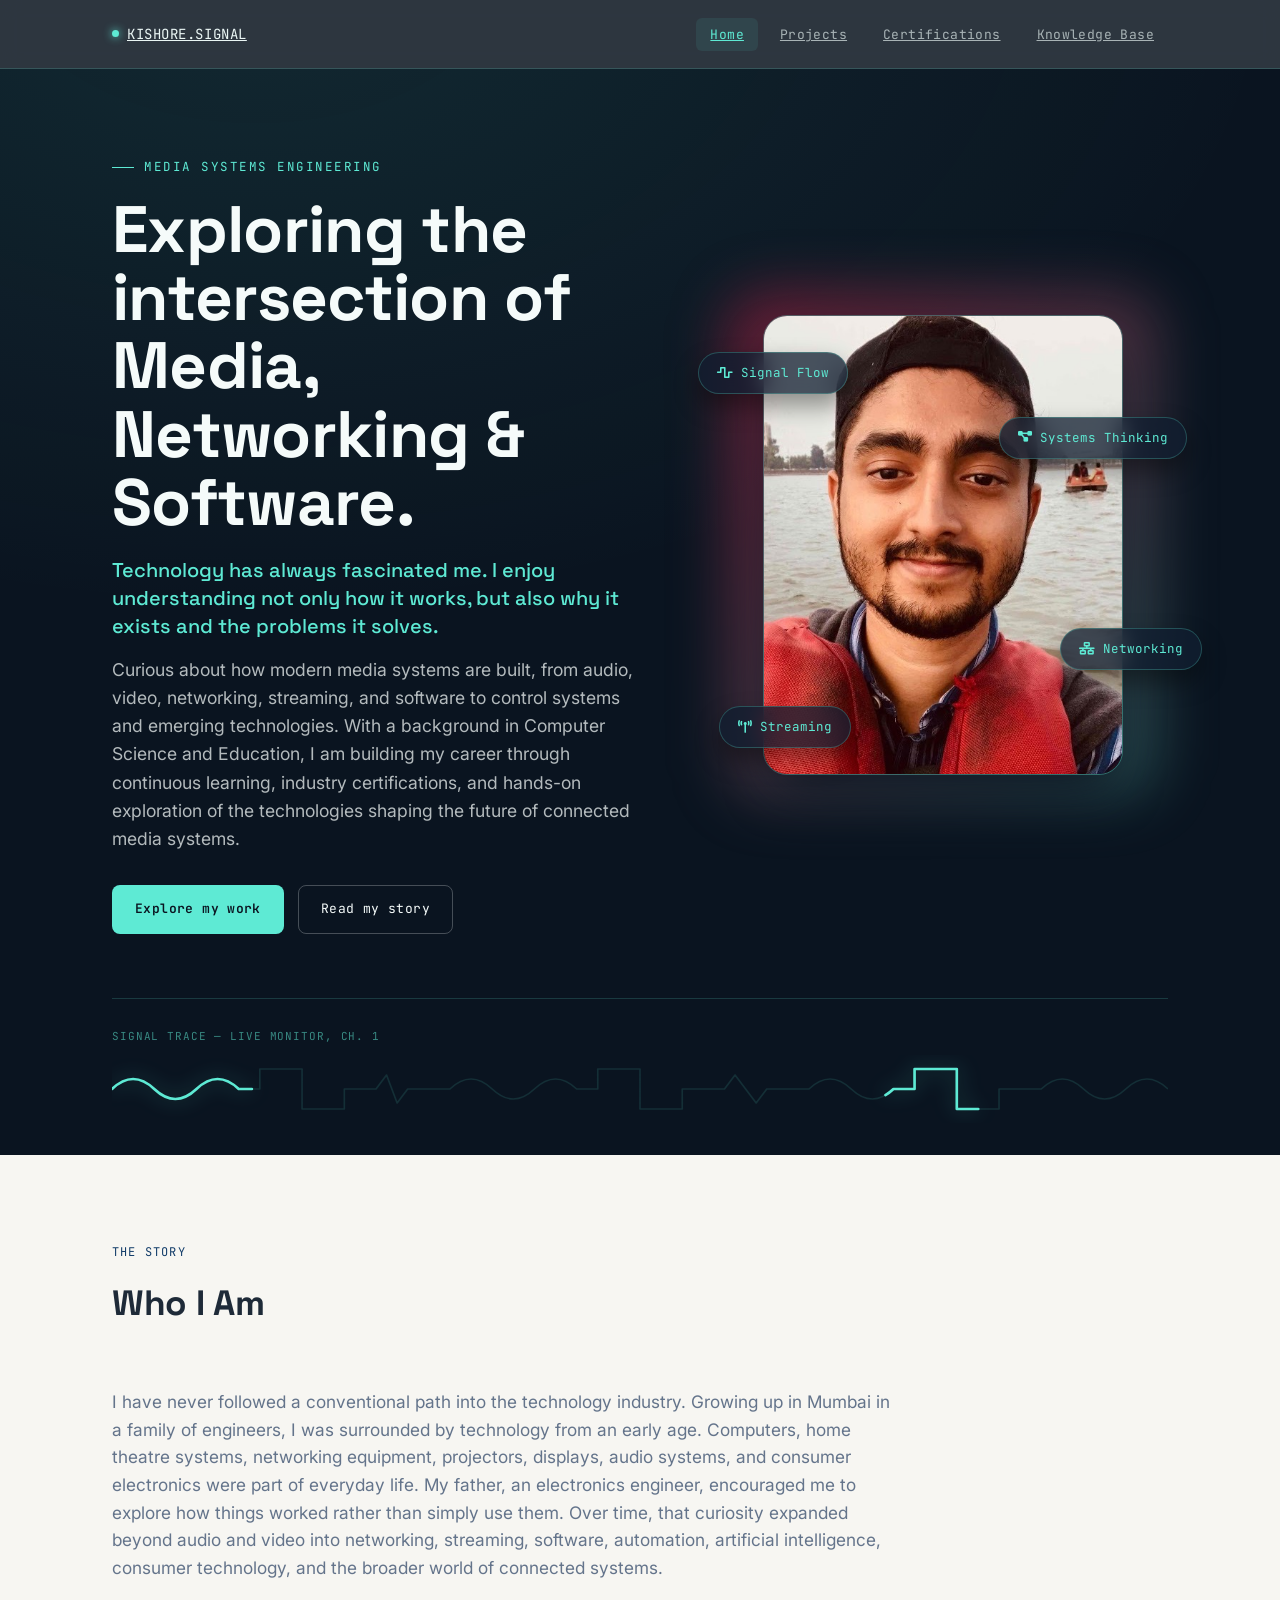
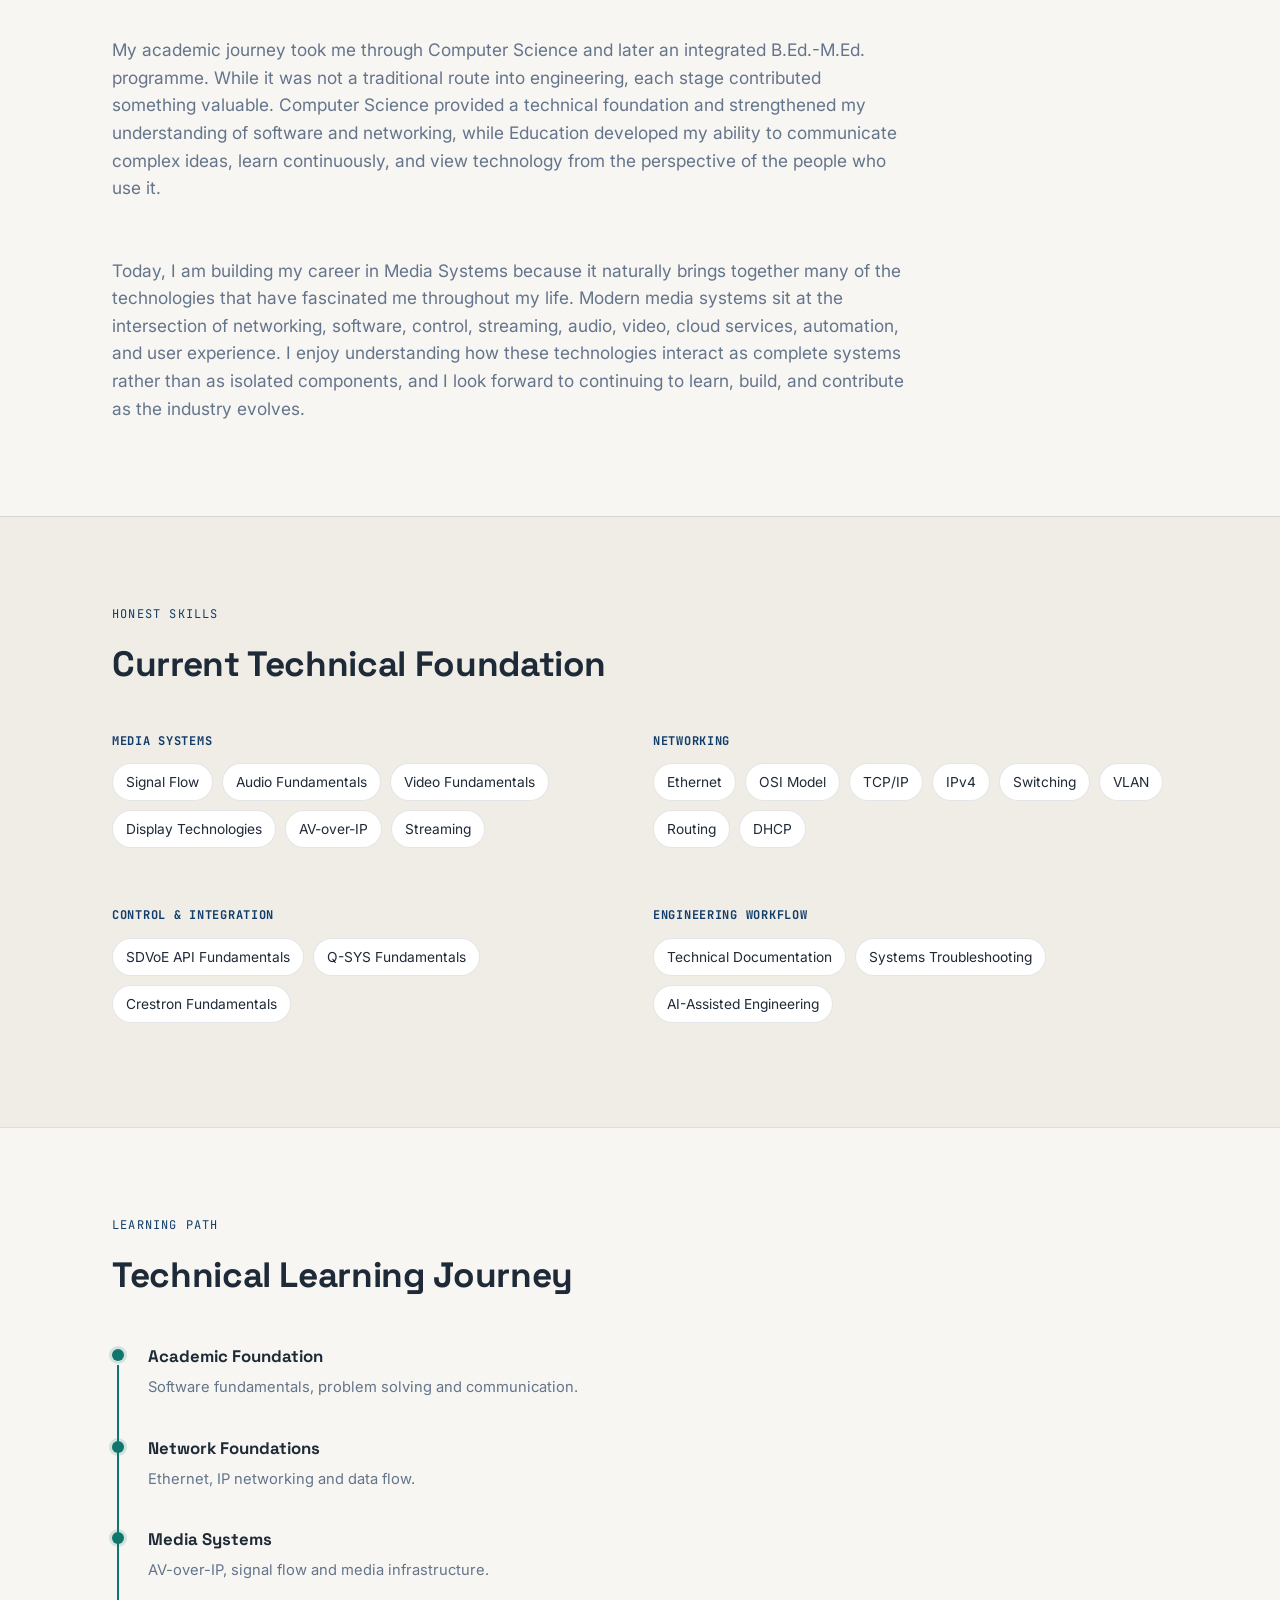
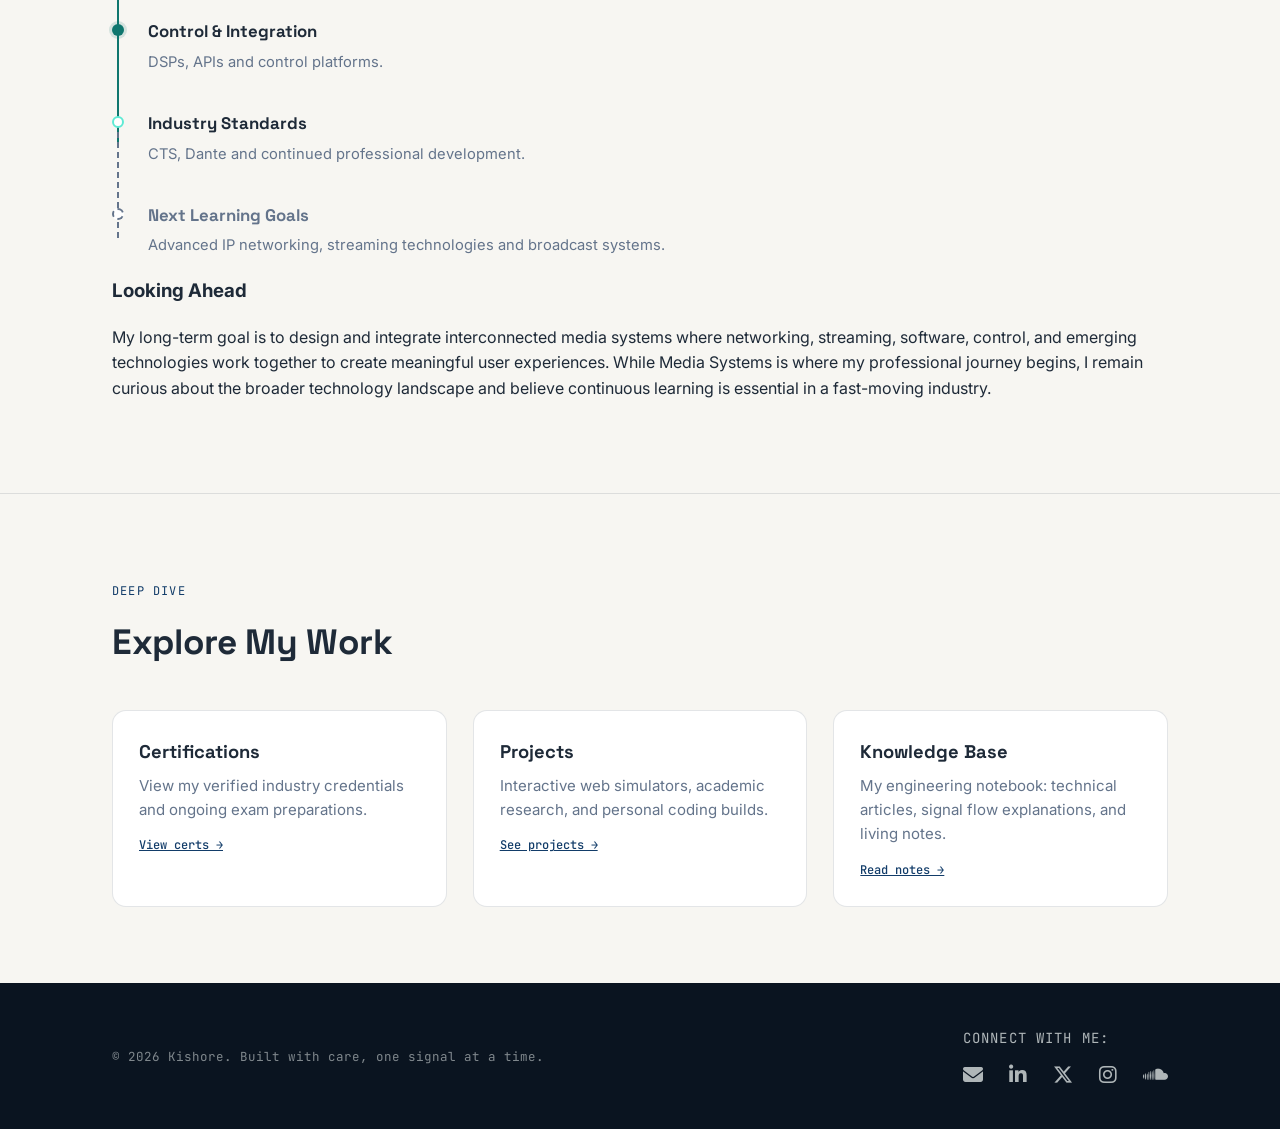
==== commit aa883513: "Update index.html gemini changes" ====
--- a/index.html
+++ b/index.html
@@ -192,114 +192,62 @@
     
     <div class="journey reveal">
 
-  <div class="journey-item past">
-    <div class="journey-marker"></div>
-    <div class="journey-content">
-      <h3>Academic Foundation</h3>
-      <p>Software fundamentals, problem solving and communication.</p>
-    </div>
-  </div>
-
-  <div class="journey-item past">
-    <div class="journey-marker"></div>
-    <div class="journey-content">
-      <h3>Network Foundations</h3>
-      <p>Ethernet, IP networking and data flow.</p>
-    </div>
-  </div>
-
-  <div class="journey-item past">
-    <div class="journey-marker"></div>
-    <div class="journey-content">
-      <h3>Media Systems</h3>
-      <p>AV-over-IP, signal flow and media infrastructure.</p>
-    </div>
-  </div>
-
-  <div class="journey-item past">
-    <div class="journey-marker"></div>
-    <div class="journey-content">
-      <h3>Control &amp; Integration</h3>
-      <p>DSPs, APIs and control platforms.</p>
-    </div>
-  </div>
-
-  <div class="journey-item current">
-    <div class="journey-marker"></div>
-    <div class="journey-content">
-      <h3>Industry Standards</h3>
-      <p>CTS, Dante and continued professional development.</p>
-    </div>
-  </div>
-
-  <div class="journey-item future">
-    <div class="journey-marker"></div>
-    <div class="journey-content">
-      <h3>Next Learning Goals</h3>
-      <p>Advanced IP networking, streaming technologies and broadcast systems.</p>
-    </div>
-  </div>
-
-</div>
-
-  </div>
-</section>
-
-
-<section class="section">
-  <div class="wrap">
-    <div class="section-head reveal">
-      <div>
-        <p class="section-eyebrow">Mission</p>
-        <h2>Vision & Purpose</h2>
-      </div>
-    </div>
-    
-    <div class="reveal" style="max-width: 72ch; font-size: 1.08rem; color: #4B5563; margin-bottom: 56px; line-height: 1.5;">
-      <p>My journey in computer science and media systems engineering is driven by a desire to design and integrate resilient, interconnected media systems. My goal is to build intelligent infrastructure where networking, streaming, control, software, and emerging technologies work together seamlessly to create exceptional user experiences.</p>
-    </div>
-
-    <div class="grid grid-3 reveal">
-      
-      <!-- Card 1: Practical Application -->
-      <div class="goal-card">
-        <span class="card-tag status-active">Demonstration</span>
-        <h3>Practical Application</h3>
-        <p>Current certifications and technical concepts I am actively applying to practical builds and technical documentation.</p>
-        <ul class="goal-list">
-          <li>Active demonstration of AVIXA CTS principles</li>
-          <li>Signal flow analysis within Audinate Dante networks</li>
-          <li>System configuration for Microsoft Teams Rooms</li>
-        </ul>
-      </div>
-
-      <!-- Card 2: Strategic Learning Roadmap -->
-      <div class="goal-card">
-        <span class="card-tag status-upcoming">Strategic Roadmap</span>
-        <h3>Imminent Technology</h3>
-        <p>Concrete learning goals for expanding into network infrastructure, transport protocols, and broadcast systems.</p>
-        <ul class="goal-list">
-          <li>Cisco CCNA (Routing and Switching)</li>
-          <li>Q-SYS Level 1 Certification</li>
-          <li>SMPTE ST 2110 (IP Media Transport)</li>
-          <li>Dante Certification Level 3</li>
-        </ul>
-      </div>
-
-      <!-- Card 3: Aspirational Purpose -->
-      <div class="goal-card goal-card--vision">
-        <span class="card-tag status-vision">Long-Term Aspiration</span>
-        <h3>Aspirational Purpose</h3>
-        <p>The outcome-oriented engineering goals that define the professional identity I am building toward.</p>
-        <ul class="goal-list goal-list--outcomes">
-          <li>Designing and architecting resilient, scalable media systems.</li>
-          <li>Building resilient, software-defined IP media infrastructure.</li>
-          <li>Bridging the flow of signals between networking, streaming, and control.</li>
-          <li>Contributing to the future of connected media standards and ecosystems.</li>
-        </ul>
-      </div>
-
-    </div>
+      <div class="journey-item past">
+        <div class="journey-marker"></div>
+        <div class="journey-content">
+          <h3>Academic Foundation</h3>
+          <p>Software fundamentals, problem solving and communication.</p>
+        </div>
+      </div>
+
+      <div class="journey-item past">
+        <div class="journey-marker"></div>
+        <div class="journey-content">
+          <h3>Network Foundations</h3>
+          <p>Ethernet, IP networking and data flow.</p>
+        </div>
+      </div>
+
+      <div class="journey-item past">
+        <div class="journey-marker"></div>
+        <div class="journey-content">
+          <h3>Media Systems</h3>
+          <p>AV-over-IP, signal flow and media infrastructure.</p>
+        </div>
+      </div>
+
+      <div class="journey-item past">
+        <div class="journey-marker"></div>
+        <div class="journey-content">
+          <h3>Control &amp; Integration</h3>
+          <p>DSPs, APIs and control platforms.</p>
+        </div>
+      </div>
+
+      <div class="journey-item current">
+        <div class="journey-marker"></div>
+        <div class="journey-content">
+          <h3>Industry Standards</h3>
+          <p>CTS, Dante and continued professional development.</p>
+        </div>
+      </div>
+
+      <div class="journey-item future">
+        <div class="journey-marker"></div>
+        <div class="journey-content">
+          <h3>Next Learning Goals</h3>
+          <p>Advanced IP networking, streaming technologies and broadcast systems.</p>
+        </div>
+      </div>
+
+    </div>
+
+    <!-- Closing statement, added right after the journey div -->
+    <div class="vision-statement reveal">
+      <h3>Looking Ahead</h3>
+      <p>My long-term goal is to design and integrate interconnected media systems where networking, streaming, software, control, and emerging technologies work together to create meaningful user experiences. While Media Systems is where my professional journey begins, I remain curious about the broader technology landscape and believe continuous learning is essential in a fast-moving industry.</p>
+    </div>
+
   </div>
 </section>
 
--- a/styles.css
+++ b/styles.css
@@ -686,6 +686,85 @@
   border-radius: 10px;
   padding: 22px;
 }
+
+/* ============================================================
+   VISION & PURPOSE CARDS (Homepage)
+   Safely scoped to .goal-card to protect Certifications/Projects
+   ============================================================ */
+.goal-card {
+  background: #FFFFFF;
+  padding: 32px;
+  border-radius: 12px;
+  box-shadow: 0 4px 16px rgba(17, 24, 39, 0.05);
+  display: flex;
+  flex-direction: column;
+  border: 1px solid rgba(17, 24, 39, 0.05);
+}
+
+/* Card 3 (Vision) has a subtle highlight to make it pop */
+.goal-card--vision {
+  border: 2px solid rgba(94, 234, 212, 0.25);
+  box-shadow: 0 4px 16px rgba(94, 234, 212, 0.1);
+}
+
+/* Safely overriding the tag styles ONLY inside goal cards */
+.goal-card .card-tag {
+  padding: 6px 12px;
+  border-radius: 100px;
+  margin-bottom: 20px;
+  align-self: flex-start;
+}
+
+.goal-card .status-active   { background: rgba(94, 234, 212, 0.15); color: #0F766E; }
+.goal-card .status-upcoming { background: rgba(17, 24, 39, 0.05); color: #6B7280; }
+.goal-card .status-vision   { background: rgba(17, 24, 39, 0.1); color: #111827; font-weight: 600;}
+
+.goal-card h3 {
+  font-size: 1.25rem;
+  font-family: var(--display);
+  color: #111827;
+  margin-bottom: 12px;
+}
+
+.goal-card p {
+  font-size: 0.9rem;
+  color: #6B7280;
+  line-height: 1.6;
+  margin-bottom: 24px;
+  flex-grow: 1; /* Pushes the list to the bottom for even card heights */
+}
+
+/* The lists inside the cards */
+.goal-list {
+  list-style: none;
+  padding: 0;
+  margin: 0;
+  font-size: 0.95rem;
+  color: #4B5563;
+  display: flex;
+  flex-direction: column;
+  gap: 12px;
+}
+
+.goal-list li {
+  position: relative;
+  padding-left: 16px;
+}
+
+.goal-list li::before {
+  content: '•';
+  position: absolute;
+  left: 0;
+  color: var(--mist);
+}
+
+/* Outcome list items (Vision card) have arrows instead of dots */
+.goal-list--outcomes li::before {
+  content: '→';
+  color: #0F766E;
+  font-weight: bold;
+}
+
 
 /* ============================================================
    FOOTER
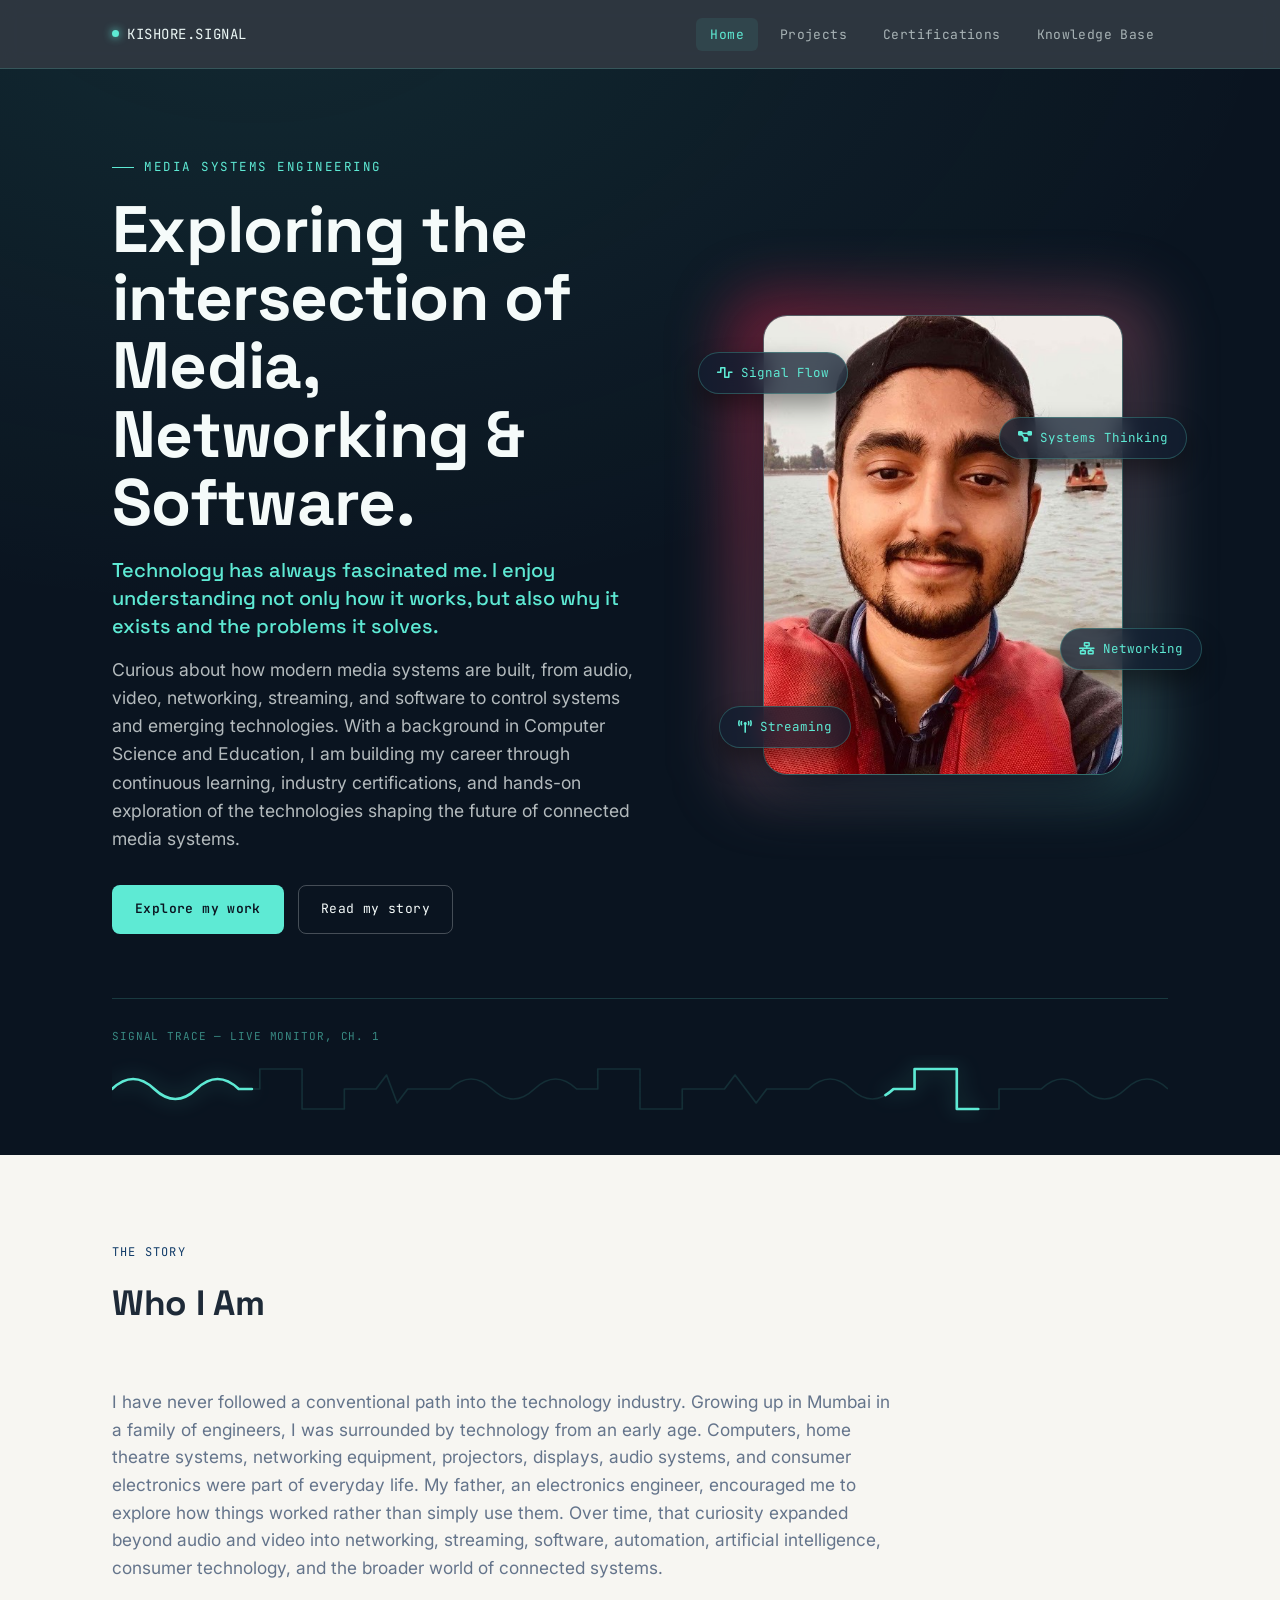
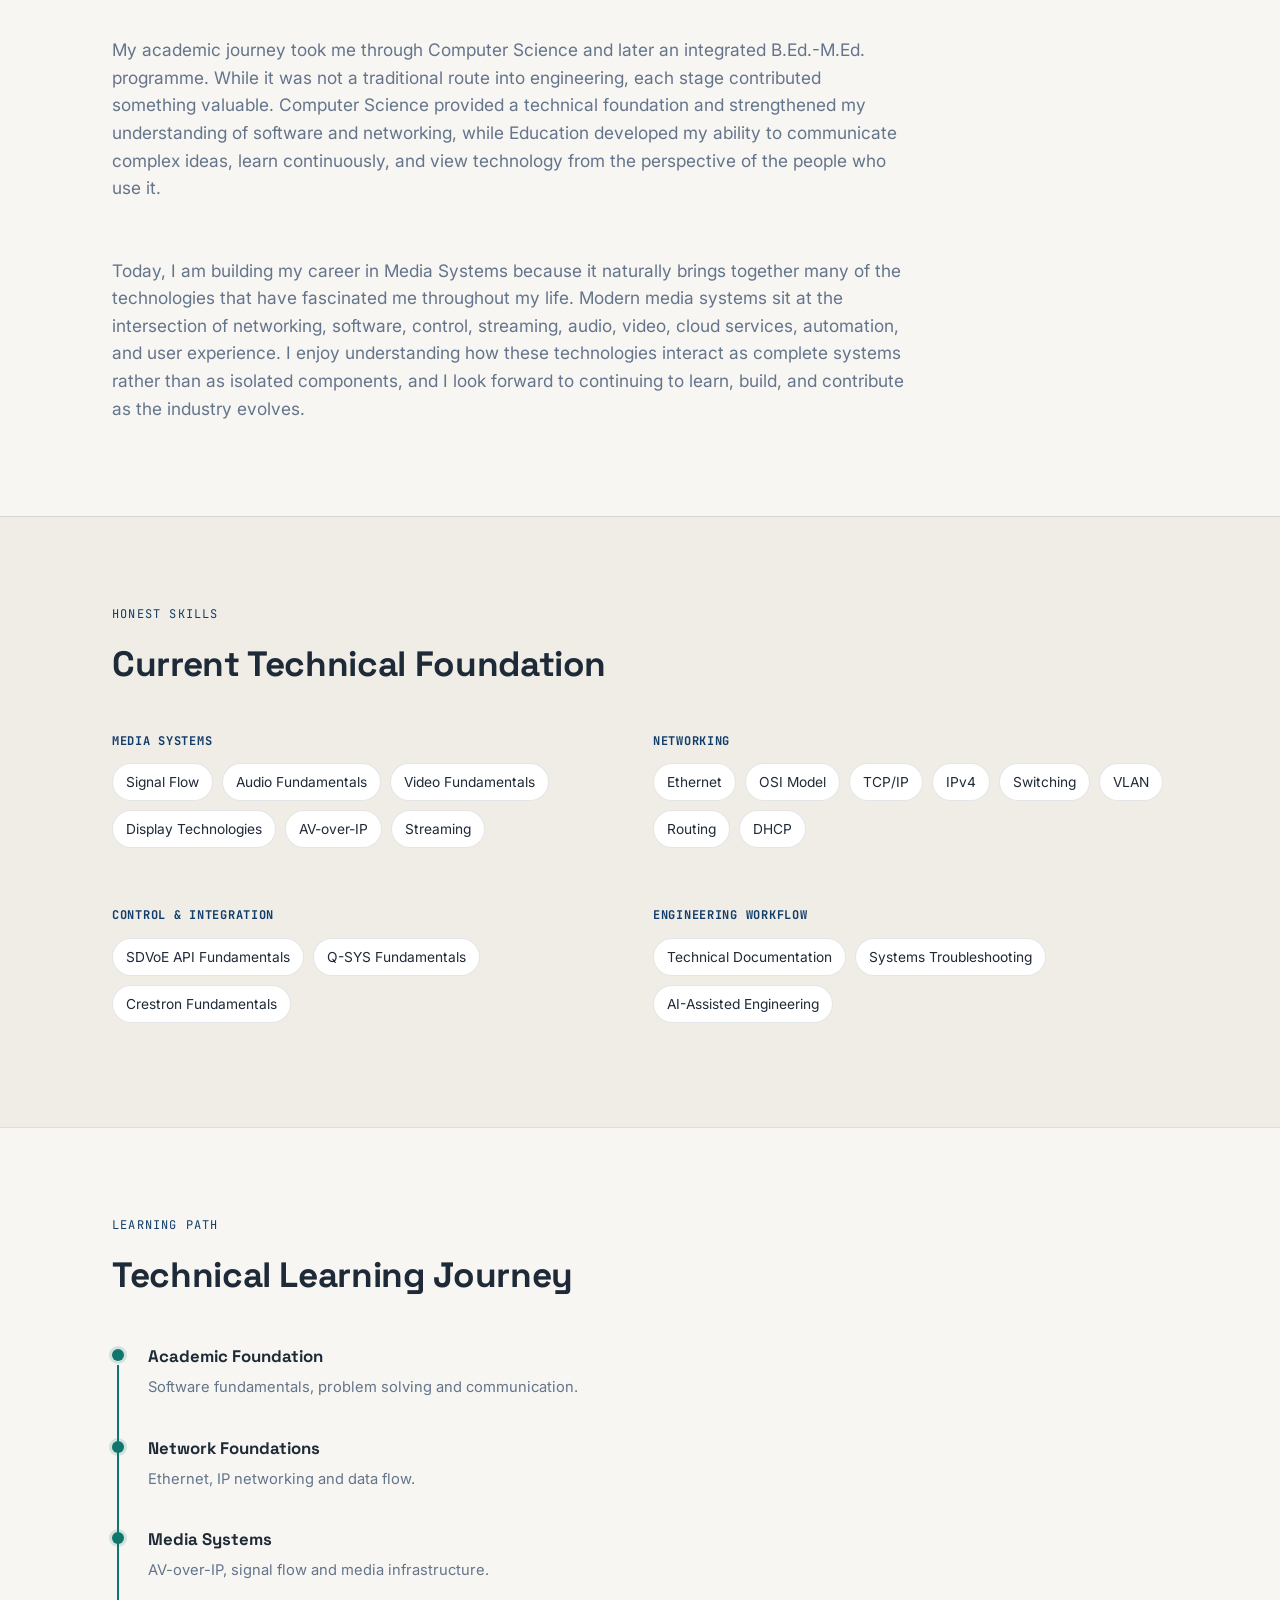
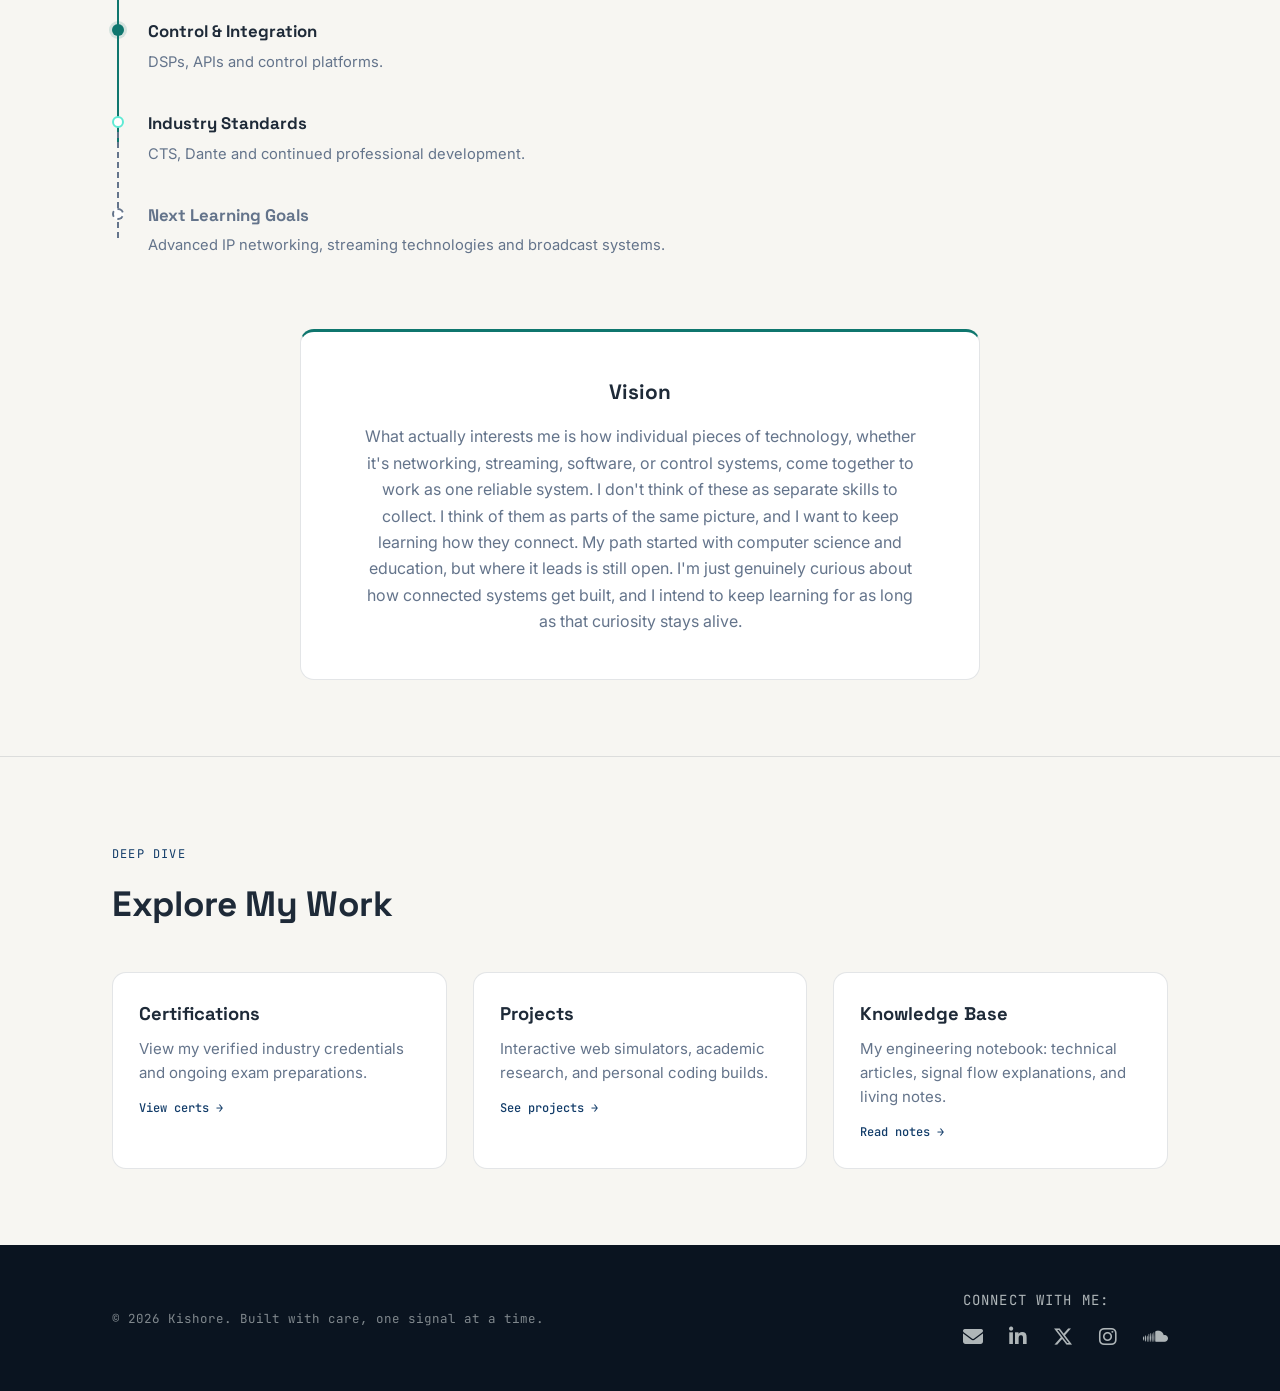
==== commit d3a03092: "Update index.html claude vision statement changes" ====
--- a/index.html
+++ b/index.html
@@ -244,9 +244,10 @@
 
     <!-- Closing statement, added right after the journey div -->
     <div class="vision-statement reveal">
-      <h3>Looking Ahead</h3>
-      <p>My long-term goal is to design and integrate interconnected media systems where networking, streaming, software, control, and emerging technologies work together to create meaningful user experiences. While Media Systems is where my professional journey begins, I remain curious about the broader technology landscape and believe continuous learning is essential in a fast-moving industry.</p>
-    </div>
+  <h3>Vision</h3>
+  <p>What actually interests me is how individual pieces of technology, whether it's networking, streaming, software, or control systems, come together to work as one reliable system. I don't think of these as separate skills to collect. I think of them as parts of the same picture, and I want to keep learning how they connect. My path started with computer science and education, but where it leads is still open. I'm just genuinely curious about how connected systems get built, and I intend to keep learning for as long as that curiosity stays alive.</p>
+</div>
+
 
   </div>
 </section>
--- a/styles.css
+++ b/styles.css
@@ -41,12 +41,9 @@
   color: var(--slate);
   line-height: 1.6;
   -webkit-font-smoothing: antialiased;
-  /* Add these 3 lines to enable the sticky footer: */
   display: flex;
   flex-direction: column;
   min-height: 100vh;
-}
-
 }
 
 a { color: inherit; text-decoration: none; }
@@ -139,10 +136,9 @@
   color: #F5FBFA;
   position: relative;
   overflow: hidden;
-  padding: 88px 0 64px; /* Restores the tall top and bottom spacing */
-}
-
-/* Restores the specific spacing for your subpages */
+  padding: 88px 0 64px;
+}
+
 .hero.hero--compact { 
   padding: 64px 0 48px; 
 }
@@ -183,7 +179,6 @@
   margin: 0 0 32px;
 }
 
-/* Button Styles */
 .hero-actions { display: flex; flex-wrap: wrap; gap: 14px; }
 
 .btn {
@@ -233,7 +228,6 @@
 
 .scope svg { width: 100%; height: 68px; display: block; }
 
-/* The faint background track */
 .scope-path-bg {
   fill: none;
   stroke: rgba(94, 234, 212, 0.12);
@@ -241,22 +235,18 @@
   stroke-linejoin: round;
 }
 
-/* The active, glowing signal pulse */
 .scope-path {
   fill: none;
-  stroke: url(#pulseGradient); /* Uses the SVG gradient instead of flat cyan */
+  stroke: url(#pulseGradient);
   stroke-width: 2.5;
   stroke-linejoin: round;
   stroke-linecap: round;
-  filter: drop-shadow(0 0 10px rgba(94, 234, 212, 0.4)); /* Softened the glow slightly */
-  
-  /* Creates a 150px pulse that travels along the 1000px path */
+  filter: drop-shadow(0 0 10px rgba(94, 234, 212, 0.4));
   stroke-dasharray: 150 850; 
   stroke-dashoffset: 1000;
   animation: signalFlow 4s linear infinite;
 }
 
-
 @keyframes signalFlow {
   0% { stroke-dashoffset: 1000; }
   100% { stroke-dashoffset: 0; }
@@ -266,9 +256,8 @@
   .scope-path { stroke-dasharray: none; animation: none; }
 }
 
-
-/* ============================================================
-   HERO - SPLIT LAYOUT & ANIMATIONS (The New Magic)
+/* ============================================================
+   HERO - SPLIT LAYOUT & ANIMATIONS
    ============================================================ */
 .hero--split {
   padding: 88px 0 32px;
@@ -295,17 +284,15 @@
   position: relative;
 }
 
-/* The Profile Image Container (Magazine Style) */
 .profile-cluster {
   position: relative;
   width: 360px;
-  height: 460px; /* Much taller, cinematic feel */
+  height: 460px;
   display: flex;
   align-items: center;
   justify-content: center;
 }
 
-/* The Glowing Aura (Multi-color Contrast) */
 .profile-glow {
   position: absolute;
   top: 50%;
@@ -314,15 +301,12 @@
   width: 120%;
   height: 110%;
   border-radius: 40px;
-  
-  /* A beautiful, high-contrast gradient mixing deep red/coral and cyan */
   background: linear-gradient(135deg, rgba(225, 29, 72, 0.45) 0%, rgba(94, 234, 212, 0.25) 100%);
   filter: blur(28px);
   animation: pulseColorGlow 4s ease-in-out infinite alternate;
   z-index: 1;
 }
 
-/* Keyframe Animations */
 @keyframes pulseColorGlow {
   0% { 
     transform: translate(-50%, -50%) scale(0.95); 
@@ -334,12 +318,10 @@
   }
 }
 
-
-/* Your Photo - Large Portrait */
 .profile-img {
   width: 100%;
   height: 100%;
-  border-radius: 24px; /* Soft, modern rounded corners instead of a circle */
+  border-radius: 24px;
   object-fit: cover;
   position: relative;
   z-index: 2;
@@ -347,7 +329,6 @@
   box-shadow: 0 24px 48px -12px rgba(10, 20, 32, 0.9);
 }
 
-/* Glassmorphism Floating Badges */
 .float-badge {
   position: absolute;
   z-index: 3;
@@ -368,13 +349,11 @@
   animation: floatOrb 6s ease-in-out infinite;
 }
 
-/* Adjusted Positioning for the taller portrait */
 .badge-1 { top: 8%; left: -18%; animation-delay: 0s; }
 .badge-2 { top: 68%; right: -22%; animation-delay: 1.5s; }
 .badge-3 { bottom: 6%; left: -12%; animation-delay: 3s; }
 .badge-4 { top: 22%; right: -18%; animation-delay: 4.5s; }
 
-/* Keyframe Animations */
 @keyframes pulseGlow {
   0% { transform: translate(-50%, -50%) scale(0.95); opacity: 0.6; }
   100% { transform: translate(-50%, -50%) scale(1.05); opacity: 1; }
@@ -385,8 +364,6 @@
   50% { transform: translateY(-12px); }
 }
 
-
-/* Mobile Responsiveness */
 @media (max-width: 960px) {
   .hero-layout {
     flex-direction: column;
@@ -409,8 +386,6 @@
   .badge-4 { right: 0%; }
 }
 
-
-
 /* ============================================================
    SECTIONS (light)
    ============================================================ */
@@ -448,7 +423,6 @@
   margin: 10px 0 0;
 }
 
-/* reveal on scroll */
 .reveal {
   opacity: 0;
   transform: translateY(18px);
@@ -550,9 +524,6 @@
 }
 a.verify-link:hover { color: #0F766E; }
 
-/* AVIXA "in progress" glow — draws the eye without shouting.
-   Uses box-shadow (not a pseudo-element) since box-shadow is never
-   clipped by the element's own overflow:hidden, unlike ::before content. */
 .cert-card.glow-card {
   animation: glow-pulse 2.6s ease-in-out infinite;
 }
@@ -564,7 +535,6 @@
   .cert-card.glow-card { animation: none; box-shadow: 0 0 40px 10px rgba(94, 234, 212, 0.55); }
 }
 
-/* Plain (non-flip) card — used on Projects page */
 .card {
   position: relative;
   background: #fff;
@@ -621,7 +591,6 @@
   margin-top: auto;
 }
 
-/* skills / competency chips */
 .chip-group { margin-bottom: 28px; }
 .chip-group h4 {
   font-family: var(--mono);
@@ -641,7 +610,8 @@
   color: var(--slate);
 }
 
-/* timeline (education) */
+/* Legacy — currently unused since "Who I Am" moved to prose.
+   Safe to delete if nothing references .timeline/.tl-item anymore. */
 .timeline { border-left: 2px solid var(--line); padding-left: 28px; margin-left: 4px; }
 .tl-item { position: relative; padding-bottom: 30px; }
 .tl-item:last-child { padding-bottom: 0; }
@@ -659,7 +629,6 @@
 .tl-item h4 { font-family: var(--display); margin: 0 0 4px; font-size: 1.05rem; }
 .tl-item span { font-family: var(--mono); font-size: 12px; color: var(--mist); }
 
-/* blog list */
 .post-row {
   display: flex;
   gap: 24px;
@@ -689,7 +658,6 @@
 
 /* ============================================================
    VISION & PURPOSE CARDS (Homepage)
-   Safely scoped to .goal-card to protect Certifications/Projects
    ============================================================ */
 .goal-card {
   background: #FFFFFF;
@@ -701,13 +669,11 @@
   border: 1px solid rgba(17, 24, 39, 0.05);
 }
 
-/* Card 3 (Vision) has a subtle highlight to make it pop */
 .goal-card--vision {
   border: 2px solid rgba(94, 234, 212, 0.25);
   box-shadow: 0 4px 16px rgba(94, 234, 212, 0.1);
 }
 
-/* Safely overriding the tag styles ONLY inside goal cards */
 .goal-card .card-tag {
   padding: 6px 12px;
   border-radius: 100px;
@@ -731,10 +697,9 @@
   color: #6B7280;
   line-height: 1.6;
   margin-bottom: 24px;
-  flex-grow: 1; /* Pushes the list to the bottom for even card heights */
-}
-
-/* The lists inside the cards */
+  flex-grow: 1;
+}
+
 .goal-list {
   list-style: none;
   padding: 0;
@@ -758,13 +723,11 @@
   color: var(--mist);
 }
 
-/* Outcome list items (Vision card) have arrows instead of dots */
 .goal-list--outcomes li::before {
   content: '→';
   color: #0F766E;
   font-weight: bold;
 }
-
 
 /* ============================================================
    FOOTER
@@ -776,10 +739,9 @@
   margin-top: auto; 
 }
 
-/* New Split Layout Container */
 .footer-layout {
   display: flex;
-  justify-content: space-between; /* Pushes left and right sides apart */
+  justify-content: space-between;
   align-items: center;
   flex-wrap: wrap;
   gap: 32px;
@@ -793,31 +755,28 @@
 
 .footer-right {
   display: flex;
-  flex-direction: column; /* Forces the text to stack directly above the icons */
-  align-items: flex-start; /* Keeps the text and icons neatly aligned on the left edge of their box */
-  gap: 16px; /* Adds that vertical padding between the text and the icons */
+  flex-direction: column;
+  align-items: flex-start;
+  gap: 16px;
 }
 
 .connect-label {
   font-family: var(--mono);
-  font-size: 14px; /* Increased the font size (was 12px) */
+  font-size: 14px;
   color: rgba(245, 251, 250, 0.7);
   text-transform: uppercase;
   letter-spacing: 0.08em;
 }
 
-
-/* Spaced out icons */
 .social-icons {
   display: flex;
-  gap: 26px; /* Increased gap to fix the cramped look */
-  align-items: center;
-}
-
-/* Force override the blue default links */
+  gap: 26px;
+  align-items: center;
+}
+
 .social-icons a {
   color: rgba(245, 251, 250, 0.7) !important; 
-  font-size: 20px; /* Slightly larger icons */
+  font-size: 20px;
   text-decoration: none;
   transition: color 0.2s ease, transform 0.2s ease;
   display: flex;
@@ -825,15 +784,14 @@
 
 .social-icons a:hover,
 .social-icons a:focus-visible {
-  color: var(--cyan) !important; /* Turns cyan on hover */
+  color: var(--cyan) !important;
   transform: translateY(-3px);
   outline: none;
 }
 
-/* Mobile Responsiveness: Stacks nicely on phones */
 @media (max-width: 768px) {
   .footer-layout {
-    flex-direction: column-reverse; /* Puts copyright on bottom, icons on top */
+    flex-direction: column-reverse;
     align-items: center;
     text-align: center;
   }
@@ -843,8 +801,7 @@
 }
 
 /* ============================================================
-   LEARNING PATH — JOURNEY (renamed to avoid collision with
-   the unrelated .timeline used in the homepage Education section)
+   LEARNING PATH — JOURNEY
    ============================================================ */
 .journey {
   position: relative;
@@ -858,7 +815,6 @@
 }
 .journey-item:last-child { padding-bottom: 0; }
 
-/* Connector line per item, colored by state */
 .journey-item::before {
   content: '';
   position: absolute;
@@ -878,7 +834,6 @@
   border-left-style: dashed;
 }
 
-/* Markers */
 .journey-marker {
   position: absolute;
   left: 0;
@@ -914,7 +869,6 @@
   .journey-item.current .journey-marker { animation: none; box-shadow: 0 0 0 5px rgba(94, 234, 212, 0.3); }
 }
 
-/* Text */
 .journey-content h3 {
   font-family: var(--display);
   font-size: 1.05rem;
@@ -930,6 +884,41 @@
   margin: 0;
 }
 
+/* ============================================================
+   VISION STATEMENT (Journey Footer)
+   ============================================================ */
+.vision-statement {
+  margin: 72px auto 0;
+  max-width: 680px;
+  text-align: center;
+  padding: 44px 48px;
+  background: #fff;
+  border: 1px solid var(--line);
+  border-top: 3px solid #0F766E;
+  border-radius: 14px;
+}
+
+.vision-statement h3 {
+  font-family: var(--display);
+  font-size: 1.3rem;
+  color: var(--slate);
+  margin: 0 0 14px;
+}
+
+.vision-statement p {
+  font-size: 1rem;
+  color: var(--mist);
+  line-height: 1.65;
+  margin: 0 auto;
+  max-width: 56ch;
+}
+
+@media (max-width: 560px) {
+  .vision-statement {
+    padding: 32px 26px;
+    margin-top: 48px;
+  }
+}
 
 /* ============================================================
    RESPONSIVE
@@ -937,17 +926,16 @@
 @media (max-width: 860px) {
   .grid-3 { grid-template-columns: repeat(2, 1fr); }
   
-  /* Mobile Navigation Fix */
   .nav .wrap {
-    flex-direction: column; /* Stacks the logo on top, links below */
+    flex-direction: column;
     height: auto;
     padding: 16px 20px;
     gap: 12px;
   }
   
   .nav-links {
-    display: flex; /* Overrides the old display:none */
-    flex-wrap: wrap; /* Allows links to naturally drop to a second line if the screen is very narrow */
+    display: flex;
+    flex-wrap: wrap;
     justify-content: center;
     width: 100%;
     gap: 6px;
@@ -956,7 +944,7 @@
   .nav-links a {
     font-size: 12px;
     padding: 8px 12px;
-    background: rgba(94, 234, 212, 0.05); /* Gives the links a subtle button shape on mobile */
+    background: rgba(94, 234, 212, 0.05);
   }
 }
 
@@ -966,13 +954,11 @@
   .hero { padding: 64px 0 44px; }
   .section { padding: 56px 0; }
   
-  /* Pull in the floating badges slightly on very small phones */
   .badge-1 { left: -2%; }
   .badge-2 { right: -2%; }
   .badge-3 { left: 2%; }
   .badge-4 { right: 2%; }
 }
-
 
 /* ============================================================
    VALIDITY — CORNER RIBBON + LEGEND
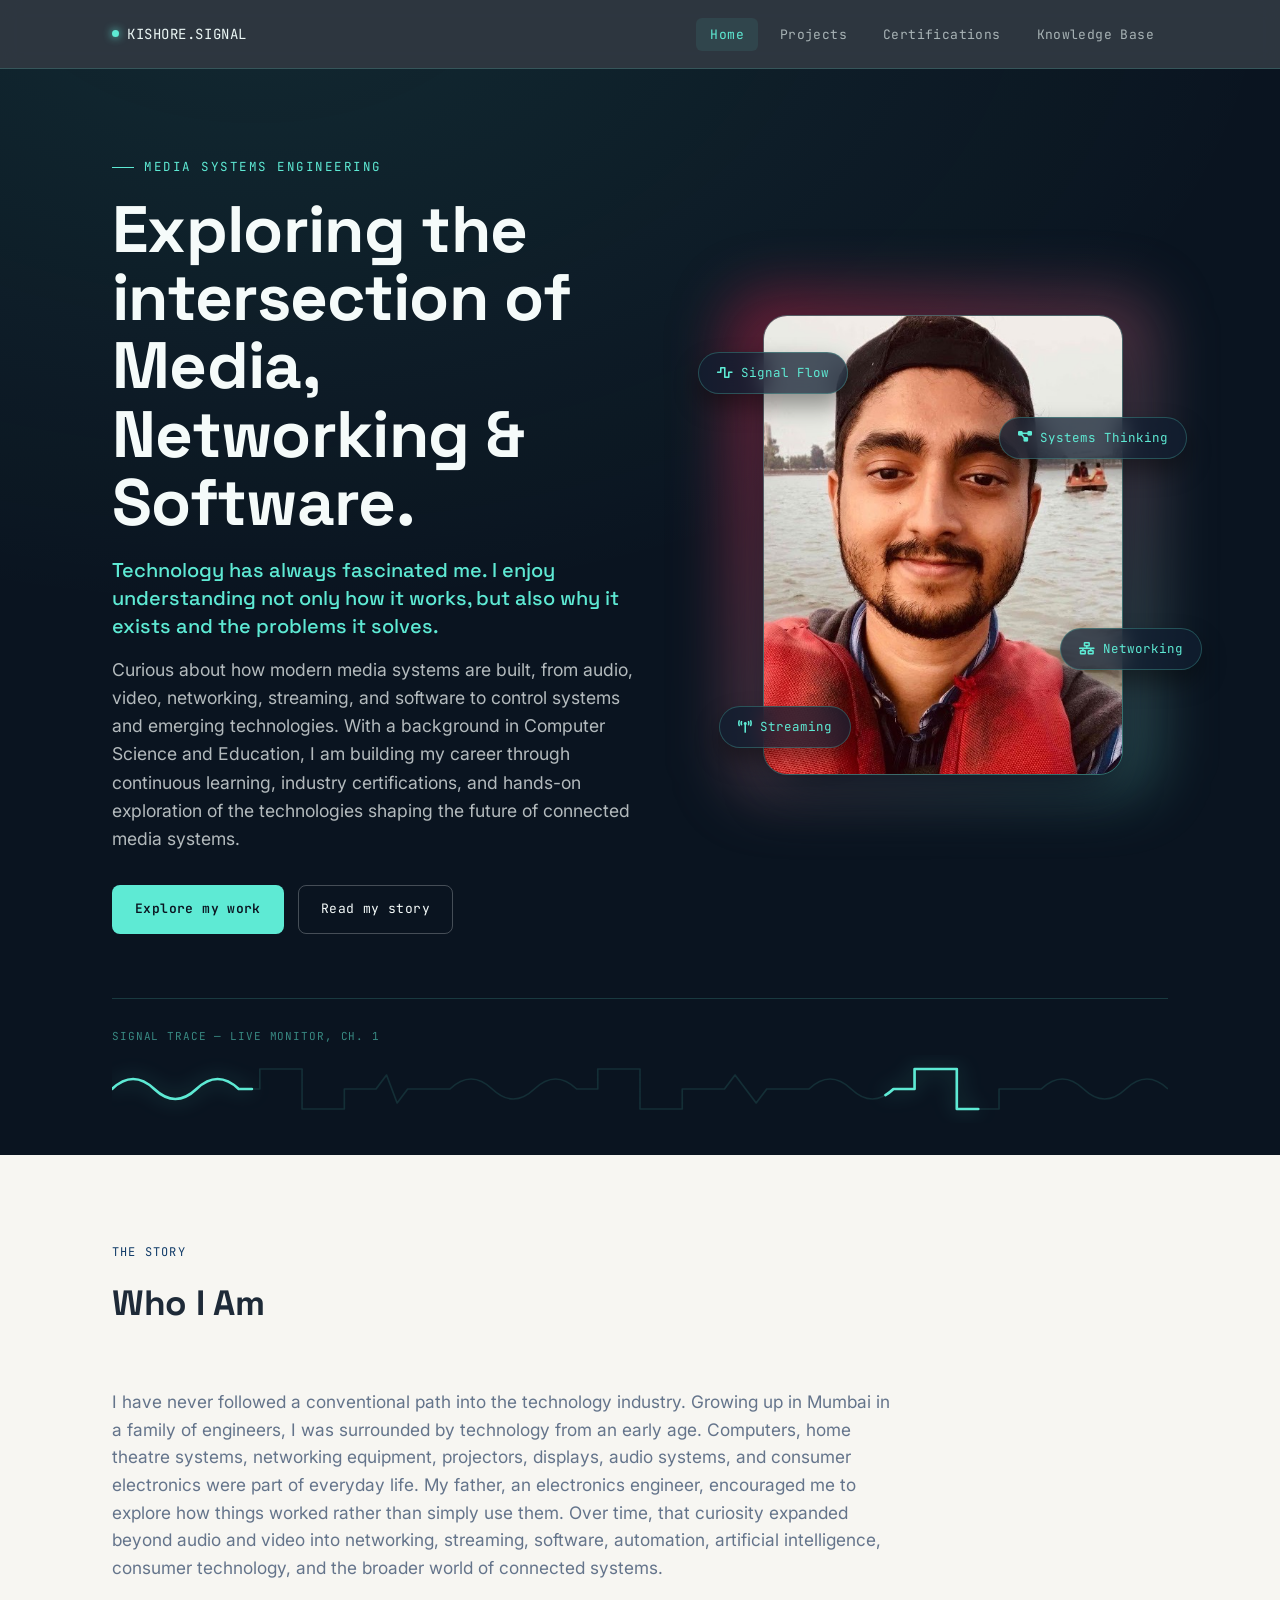
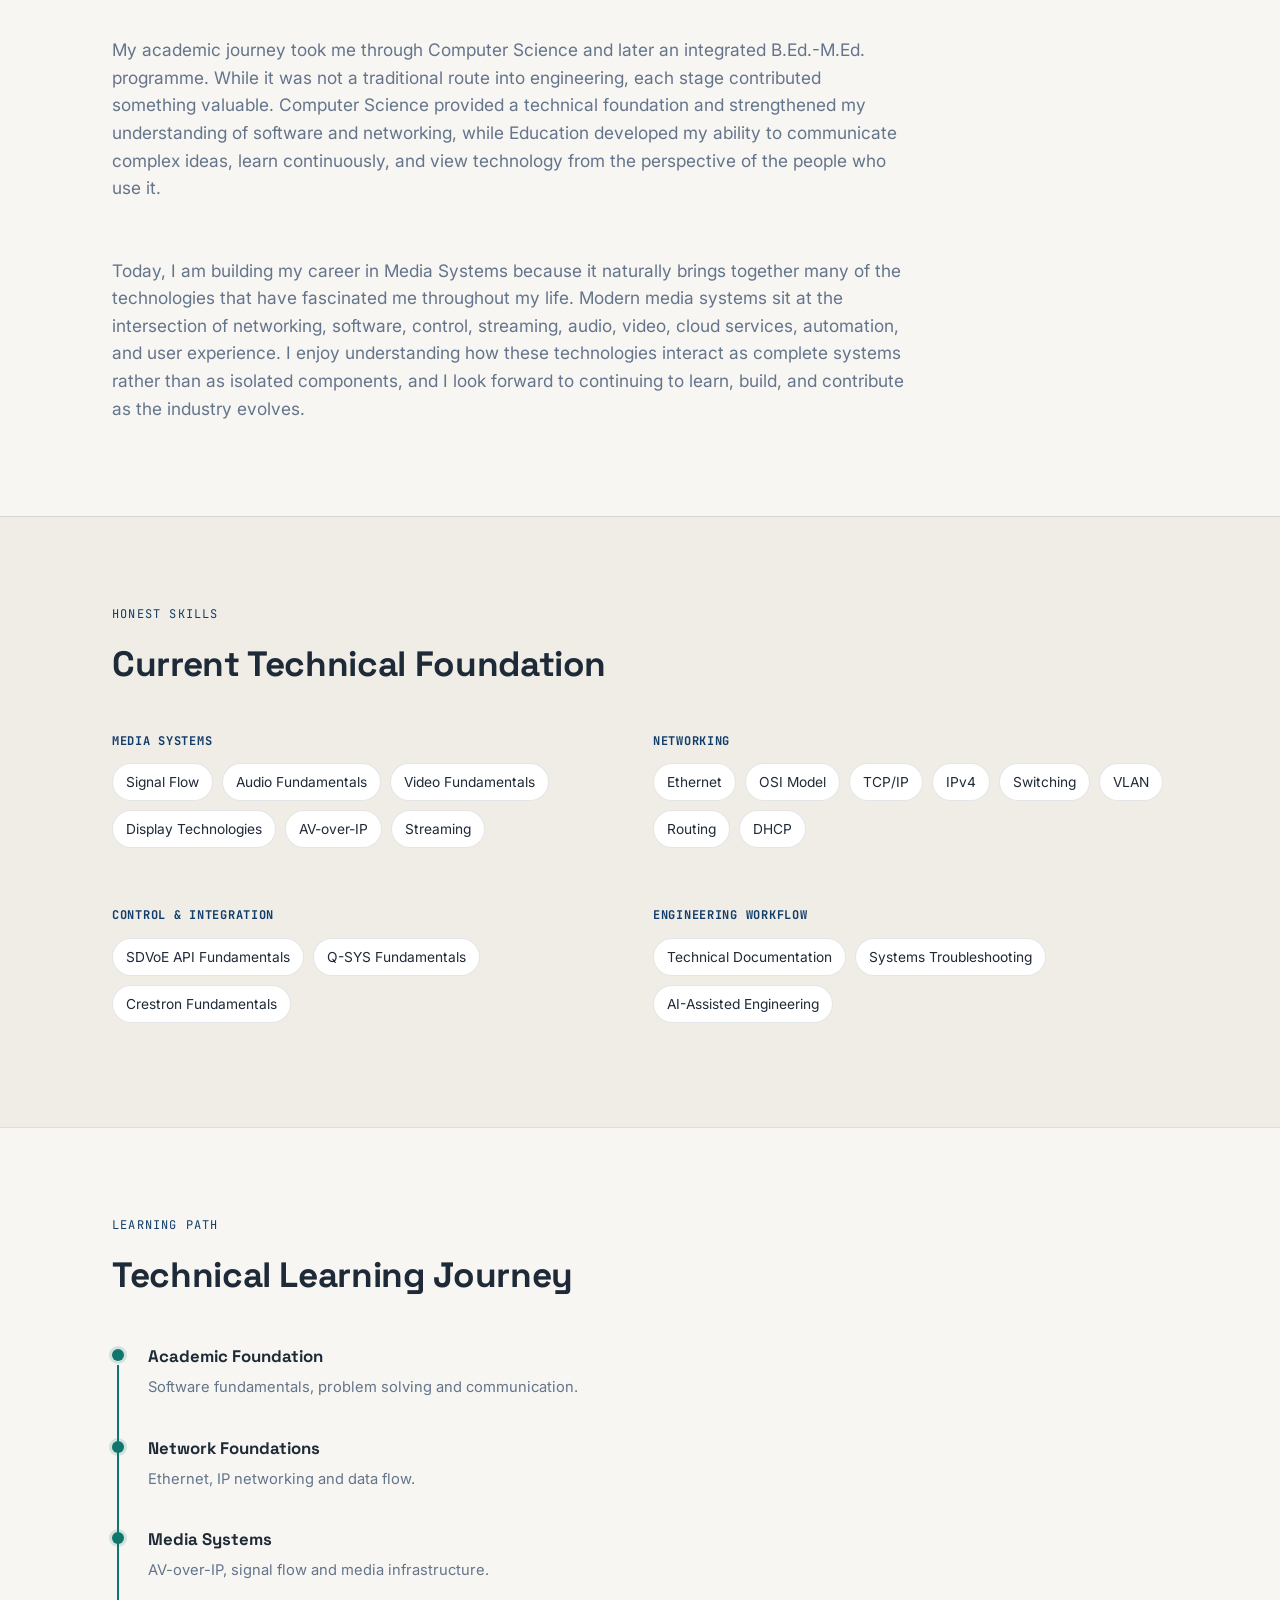
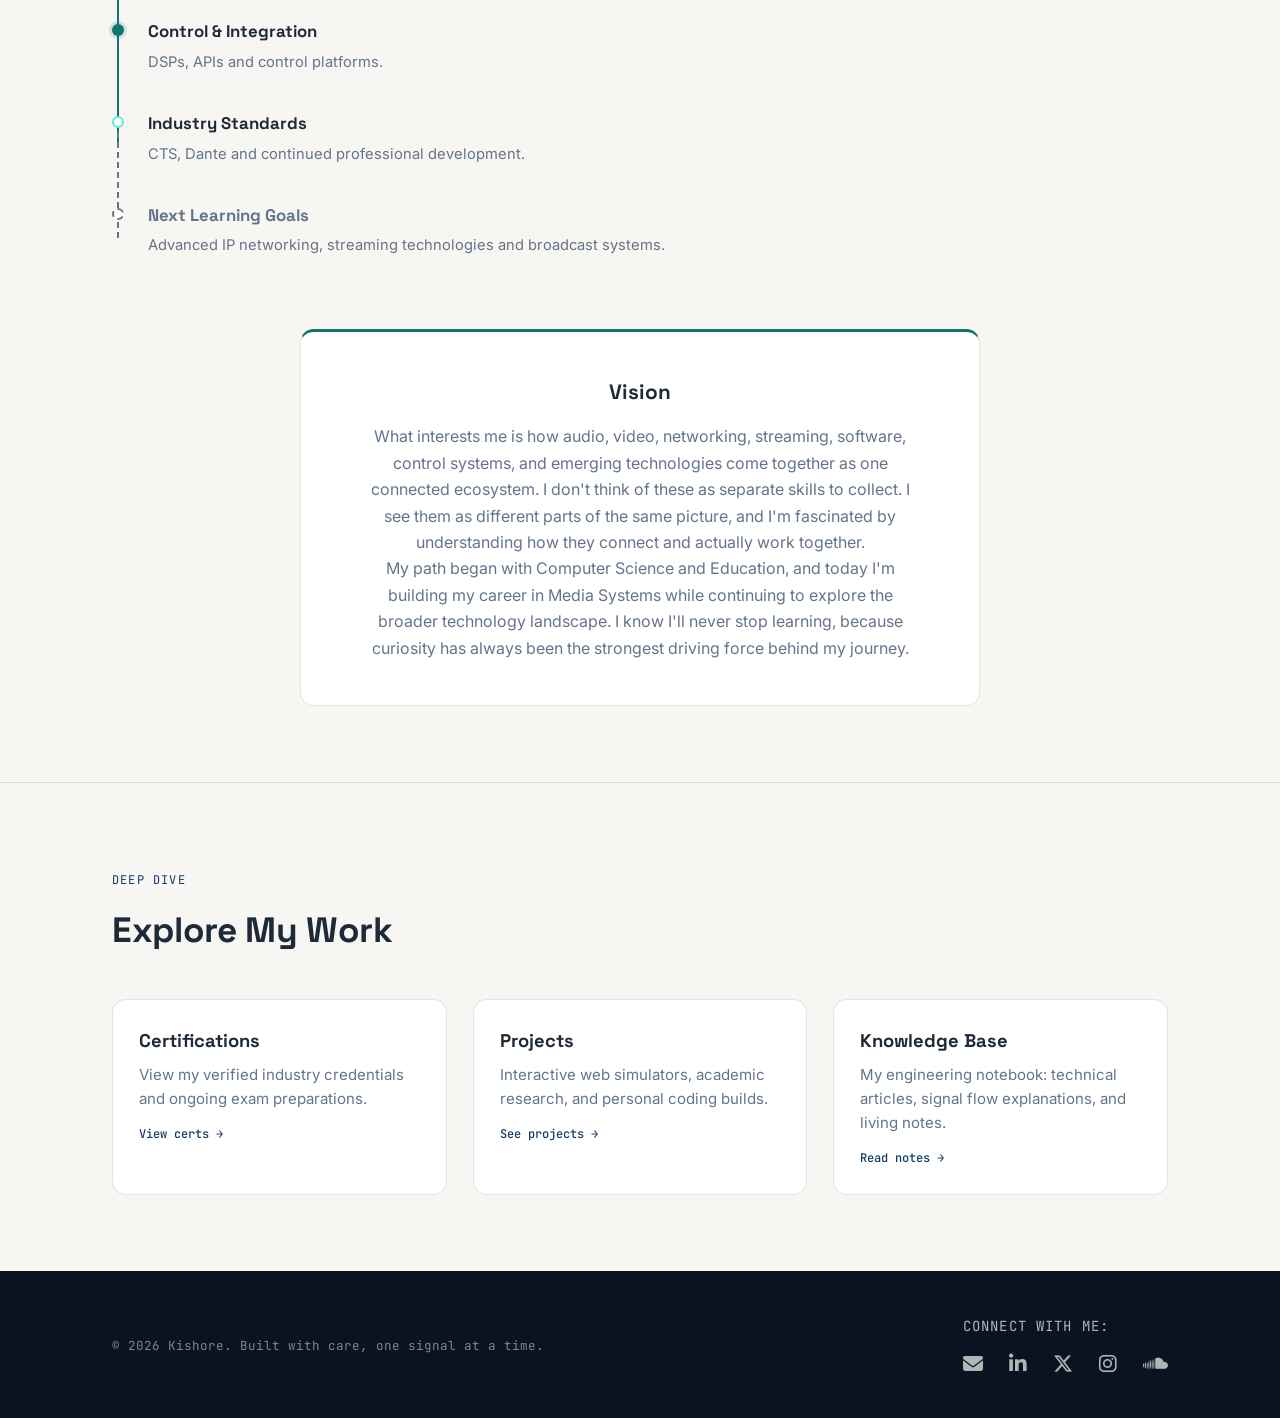
==== commit a75fd4df: "Update index.html more claude changes" ====
--- a/index.html
+++ b/index.html
@@ -243,10 +243,12 @@
     </div>
 
     <!-- Closing statement, added right after the journey div -->
-    <div class="vision-statement reveal">
+   <div class="vision-statement reveal">
   <h3>Vision</h3>
-  <p>What actually interests me is how individual pieces of technology, whether it's networking, streaming, software, or control systems, come together to work as one reliable system. I don't think of these as separate skills to collect. I think of them as parts of the same picture, and I want to keep learning how they connect. My path started with computer science and education, but where it leads is still open. I'm just genuinely curious about how connected systems get built, and I intend to keep learning for as long as that curiosity stays alive.</p>
+  <p>What interests me is how audio, video, networking, streaming, software, control systems, and emerging technologies come together as one connected ecosystem. I don't think of these as separate skills to collect. I see them as different parts of the same picture, and I'm fascinated by understanding how they connect and actually work together.</p>
+  <p>My path began with Computer Science and Education, and today I'm building my career in Media Systems while continuing to explore the broader technology landscape. I know I'll never stop learning, because curiosity has always been the strongest driving force behind my journey.</p>
 </div>
+
 
 
   </div>
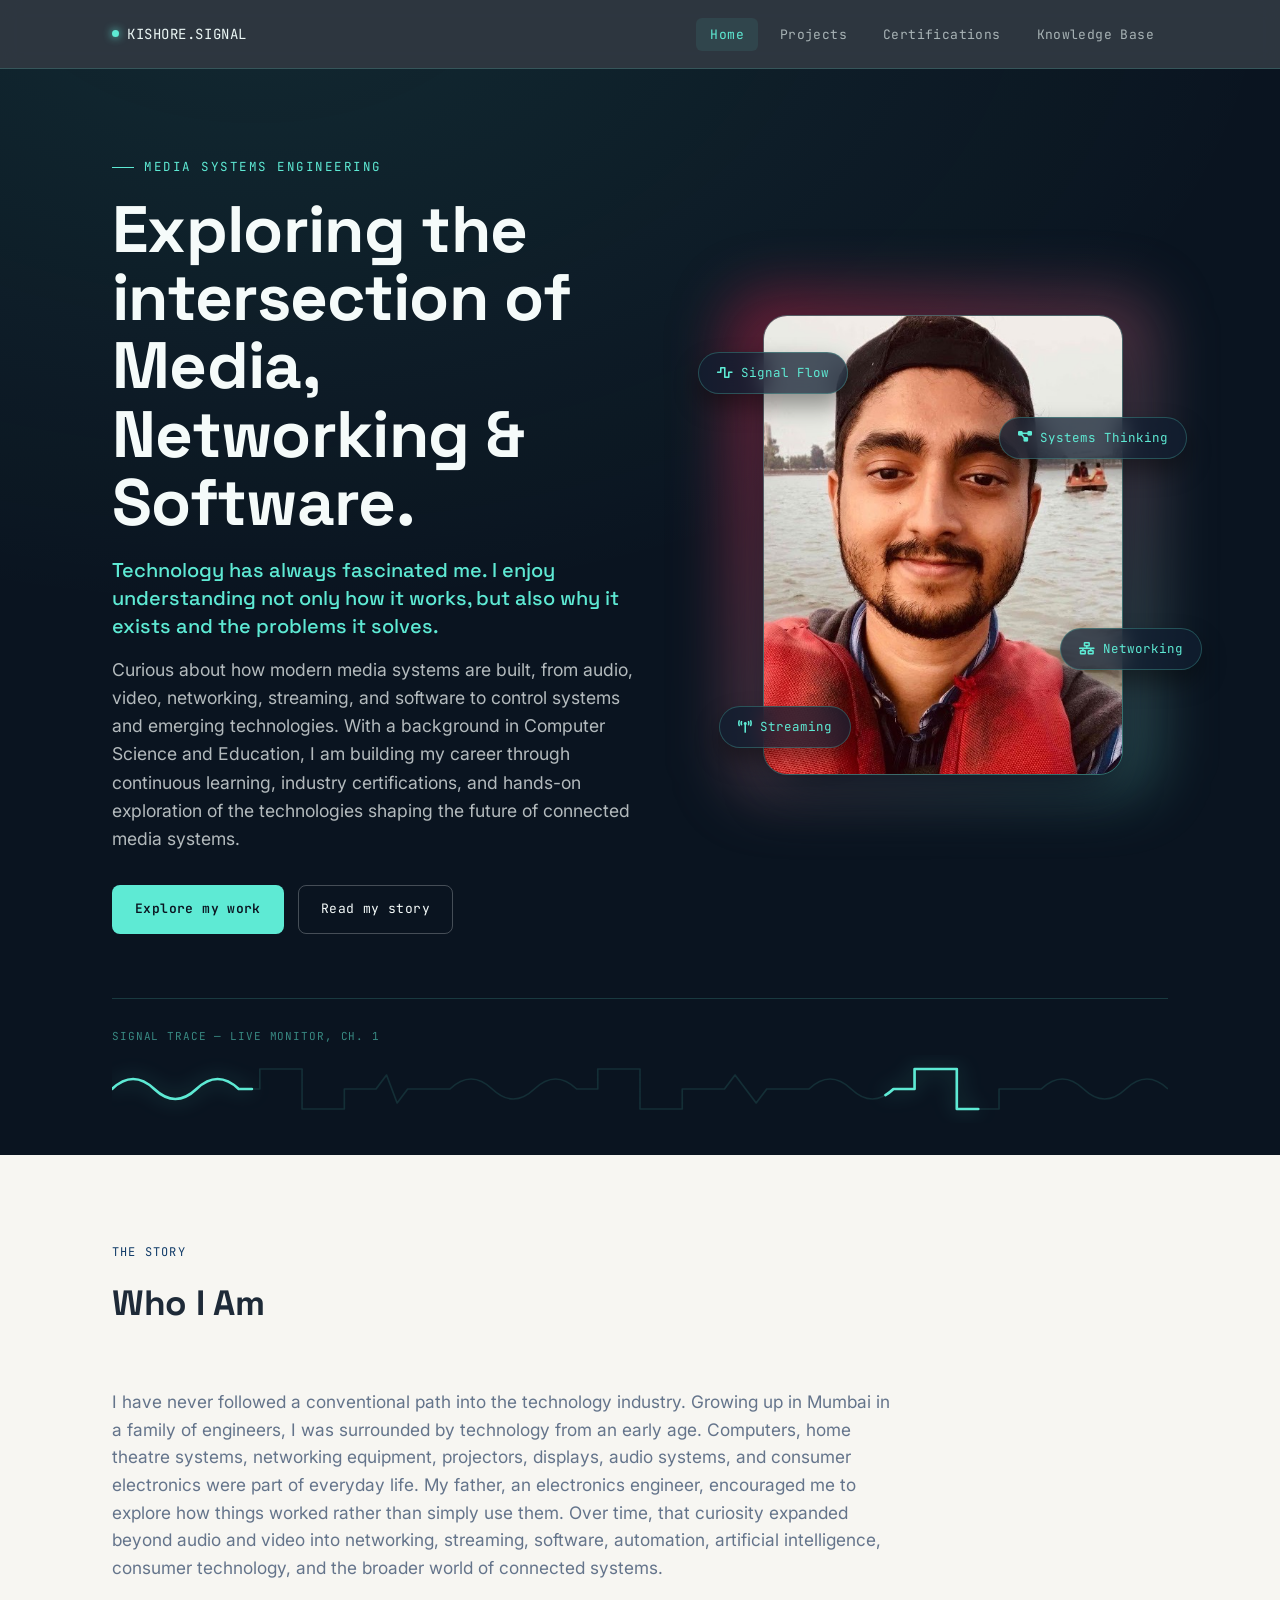
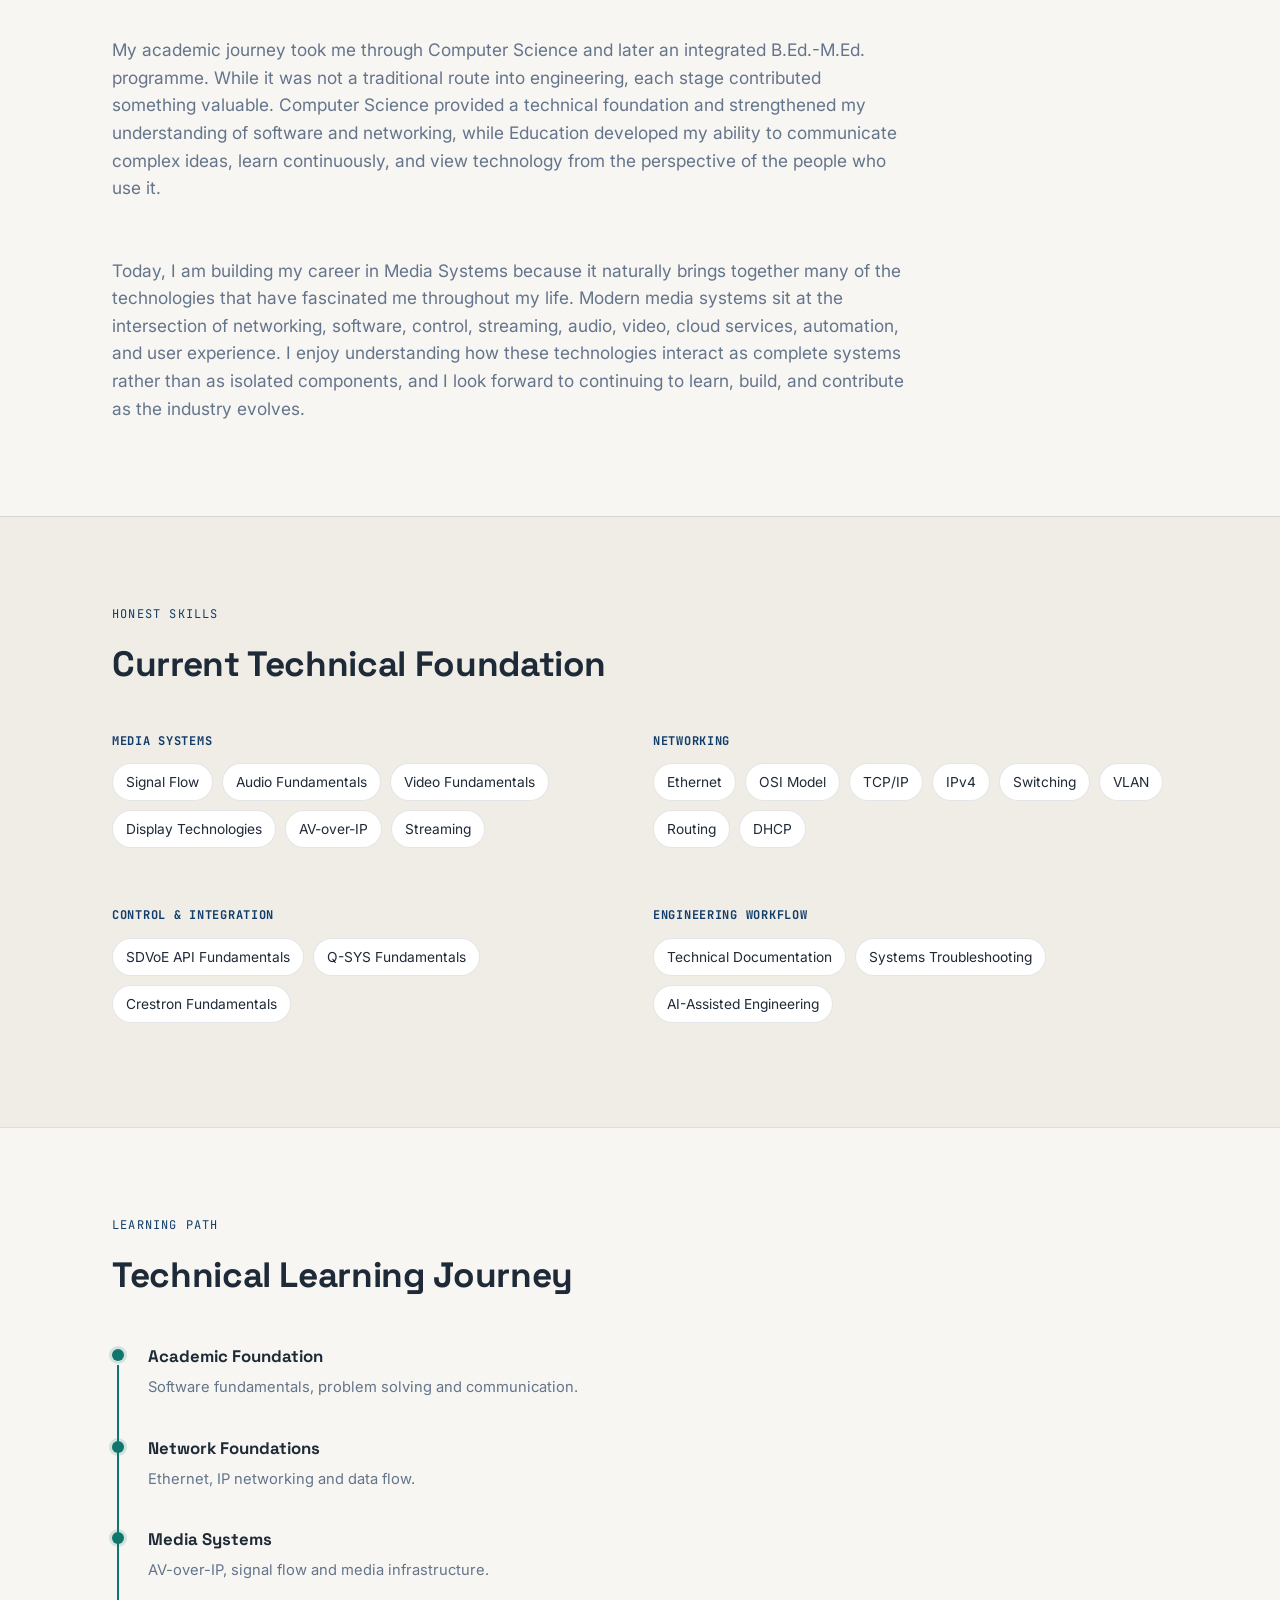
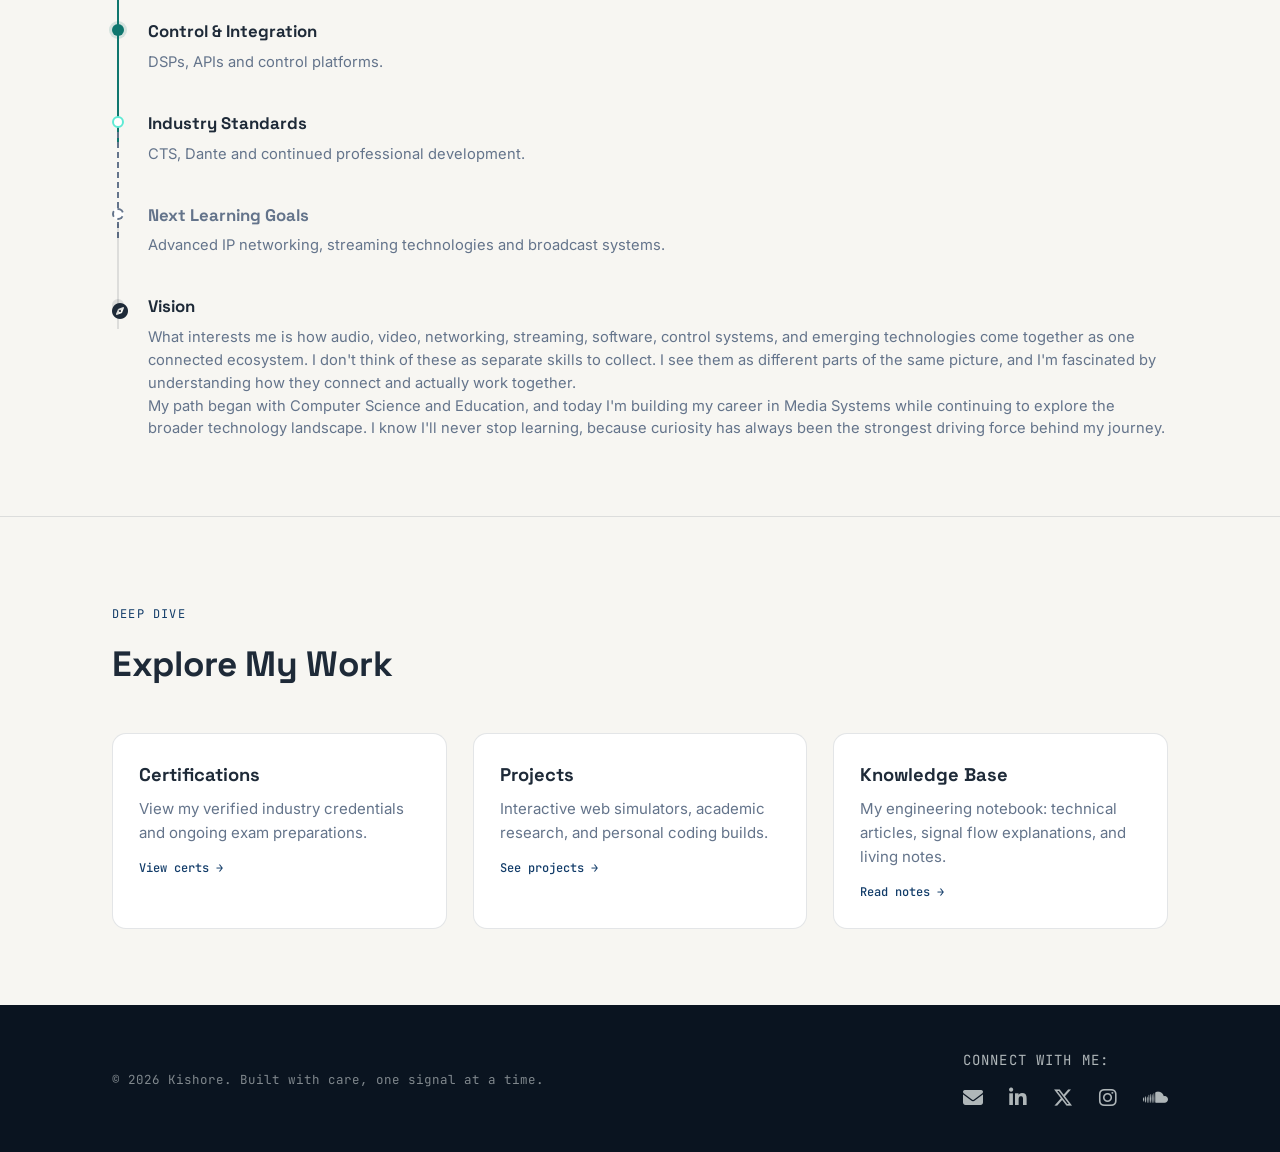
==== commit 97823ebc: "Update index.html claude more changes" ====
--- a/index.html
+++ b/index.html
@@ -192,65 +192,67 @@
     
     <div class="journey reveal">
 
-      <div class="journey-item past">
-        <div class="journey-marker"></div>
-        <div class="journey-content">
-          <h3>Academic Foundation</h3>
-          <p>Software fundamentals, problem solving and communication.</p>
-        </div>
-      </div>
-
-      <div class="journey-item past">
-        <div class="journey-marker"></div>
-        <div class="journey-content">
-          <h3>Network Foundations</h3>
-          <p>Ethernet, IP networking and data flow.</p>
-        </div>
-      </div>
-
-      <div class="journey-item past">
-        <div class="journey-marker"></div>
-        <div class="journey-content">
-          <h3>Media Systems</h3>
-          <p>AV-over-IP, signal flow and media infrastructure.</p>
-        </div>
-      </div>
-
-      <div class="journey-item past">
-        <div class="journey-marker"></div>
-        <div class="journey-content">
-          <h3>Control &amp; Integration</h3>
-          <p>DSPs, APIs and control platforms.</p>
-        </div>
-      </div>
-
-      <div class="journey-item current">
-        <div class="journey-marker"></div>
-        <div class="journey-content">
-          <h3>Industry Standards</h3>
-          <p>CTS, Dante and continued professional development.</p>
-        </div>
-      </div>
-
-      <div class="journey-item future">
-        <div class="journey-marker"></div>
-        <div class="journey-content">
-          <h3>Next Learning Goals</h3>
-          <p>Advanced IP networking, streaming technologies and broadcast systems.</p>
-        </div>
-      </div>
-
-    </div>
-
-    <!-- Closing statement, added right after the journey div -->
-   <div class="vision-statement reveal">
-  <h3>Vision</h3>
-  <p>What interests me is how audio, video, networking, streaming, software, control systems, and emerging technologies come together as one connected ecosystem. I don't think of these as separate skills to collect. I see them as different parts of the same picture, and I'm fascinated by understanding how they connect and actually work together.</p>
-  <p>My path began with Computer Science and Education, and today I'm building my career in Media Systems while continuing to explore the broader technology landscape. I know I'll never stop learning, because curiosity has always been the strongest driving force behind my journey.</p>
+  <div class="journey-item past">
+    <div class="journey-marker"></div>
+    <div class="journey-content">
+      <h3>Academic Foundation</h3>
+      <p>Software fundamentals, problem solving and communication.</p>
+    </div>
+  </div>
+
+  <div class="journey-item past">
+    <div class="journey-marker"></div>
+    <div class="journey-content">
+      <h3>Network Foundations</h3>
+      <p>Ethernet, IP networking and data flow.</p>
+    </div>
+  </div>
+
+  <div class="journey-item past">
+    <div class="journey-marker"></div>
+    <div class="journey-content">
+      <h3>Media Systems</h3>
+      <p>AV-over-IP, signal flow and media infrastructure.</p>
+    </div>
+  </div>
+
+  <div class="journey-item past">
+    <div class="journey-marker"></div>
+    <div class="journey-content">
+      <h3>Control &amp; Integration</h3>
+      <p>DSPs, APIs and control platforms.</p>
+    </div>
+  </div>
+
+  <div class="journey-item current">
+    <div class="journey-marker"></div>
+    <div class="journey-content">
+      <h3>Industry Standards</h3>
+      <p>CTS, Dante and continued professional development.</p>
+    </div>
+  </div>
+
+  <div class="journey-item future">
+    <div class="journey-marker"></div>
+    <div class="journey-content">
+      <h3>Next Learning Goals</h3>
+      <p>Advanced IP networking, streaming technologies and broadcast systems.</p>
+    </div>
+  </div>
+
+  <!-- Vision is now the final node, not a separate floating card -->
+  <div class="journey-item journey-item--vision">
+    <div class="journey-marker journey-marker--vision">
+      <i class="fa-solid fa-compass"></i>
+    </div>
+    <div class="journey-content">
+      <h3>Vision</h3>
+      <p>What interests me is how audio, video, networking, streaming, software, control systems, and emerging technologies come together as one connected ecosystem. I don't think of these as separate skills to collect. I see them as different parts of the same picture, and I'm fascinated by understanding how they connect and actually work together.</p>
+      <p>My path began with Computer Science and Education, and today I'm building my career in Media Systems while continuing to explore the broader technology landscape. I know I'll never stop learning, because curiosity has always been the strongest driving force behind my journey.</p>
+    </div>
+  </div>
+
 </div>
-
-
-
   </div>
 </section>
 
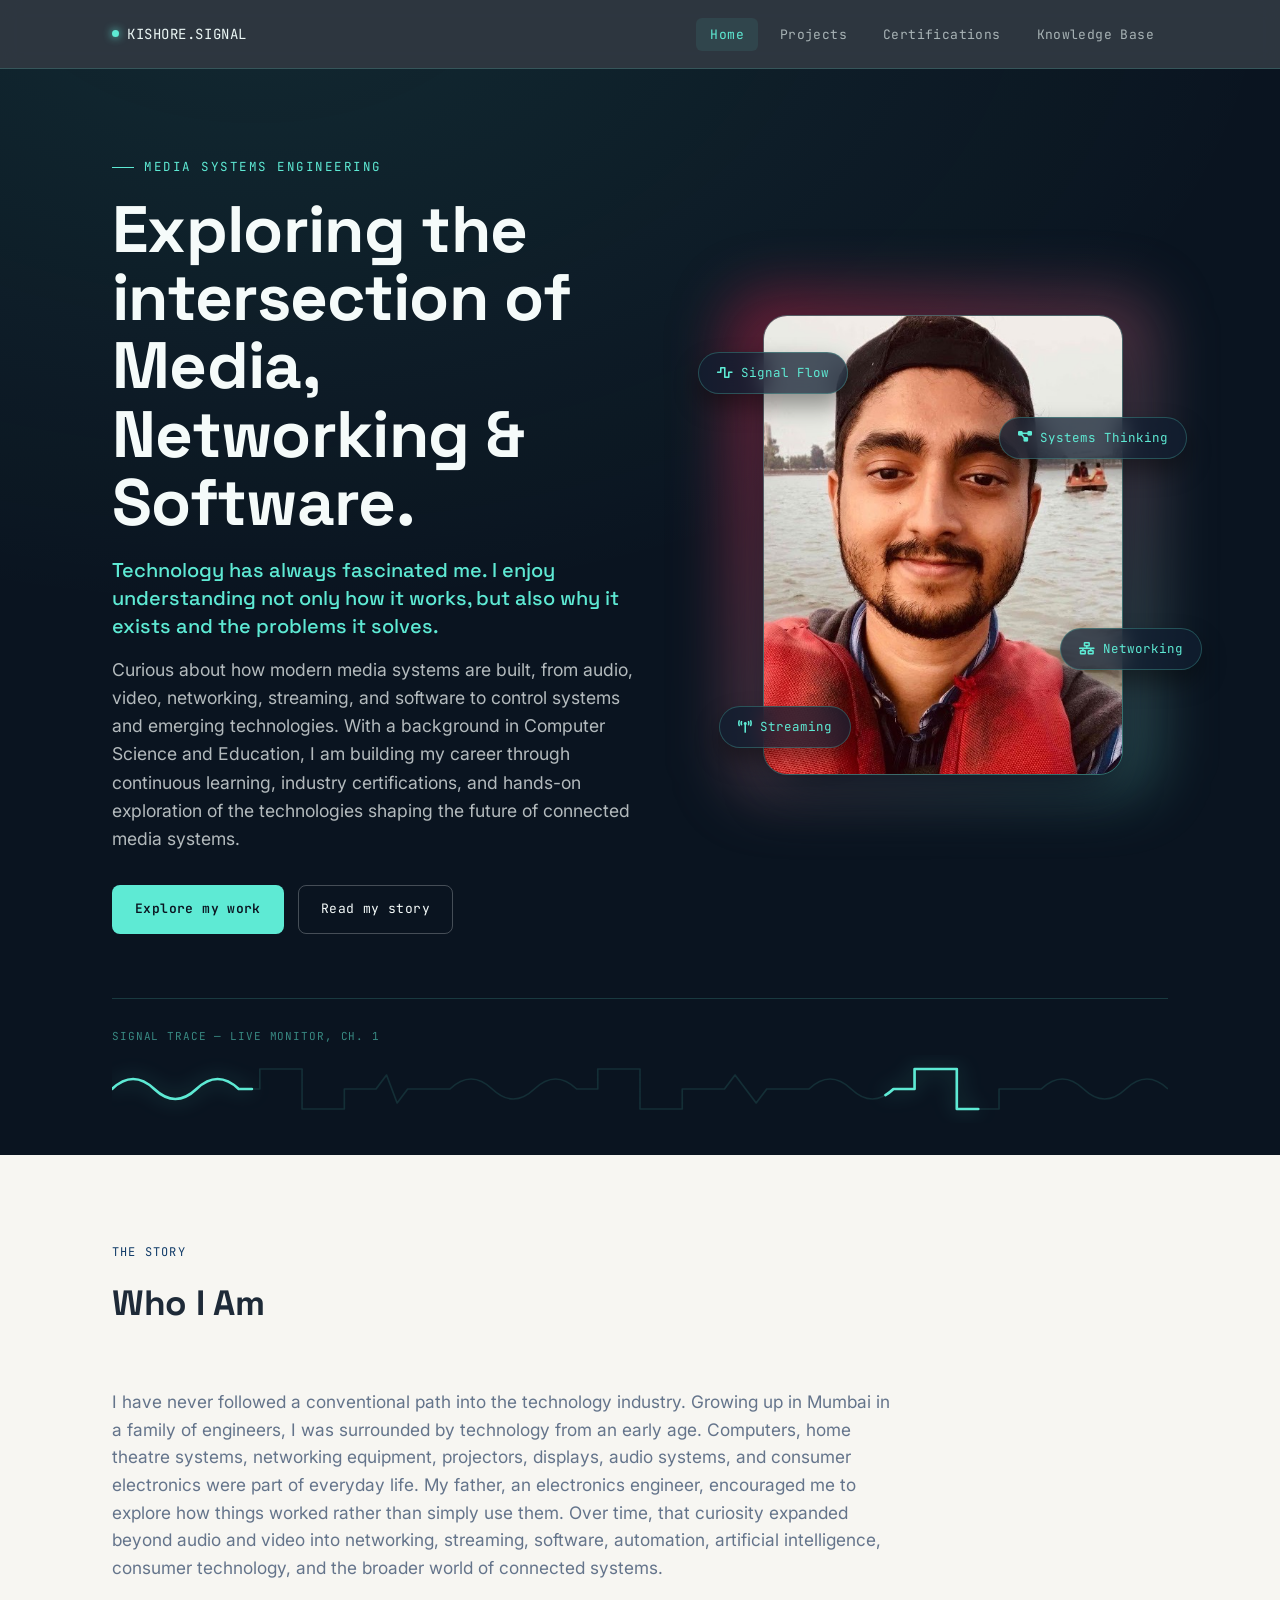
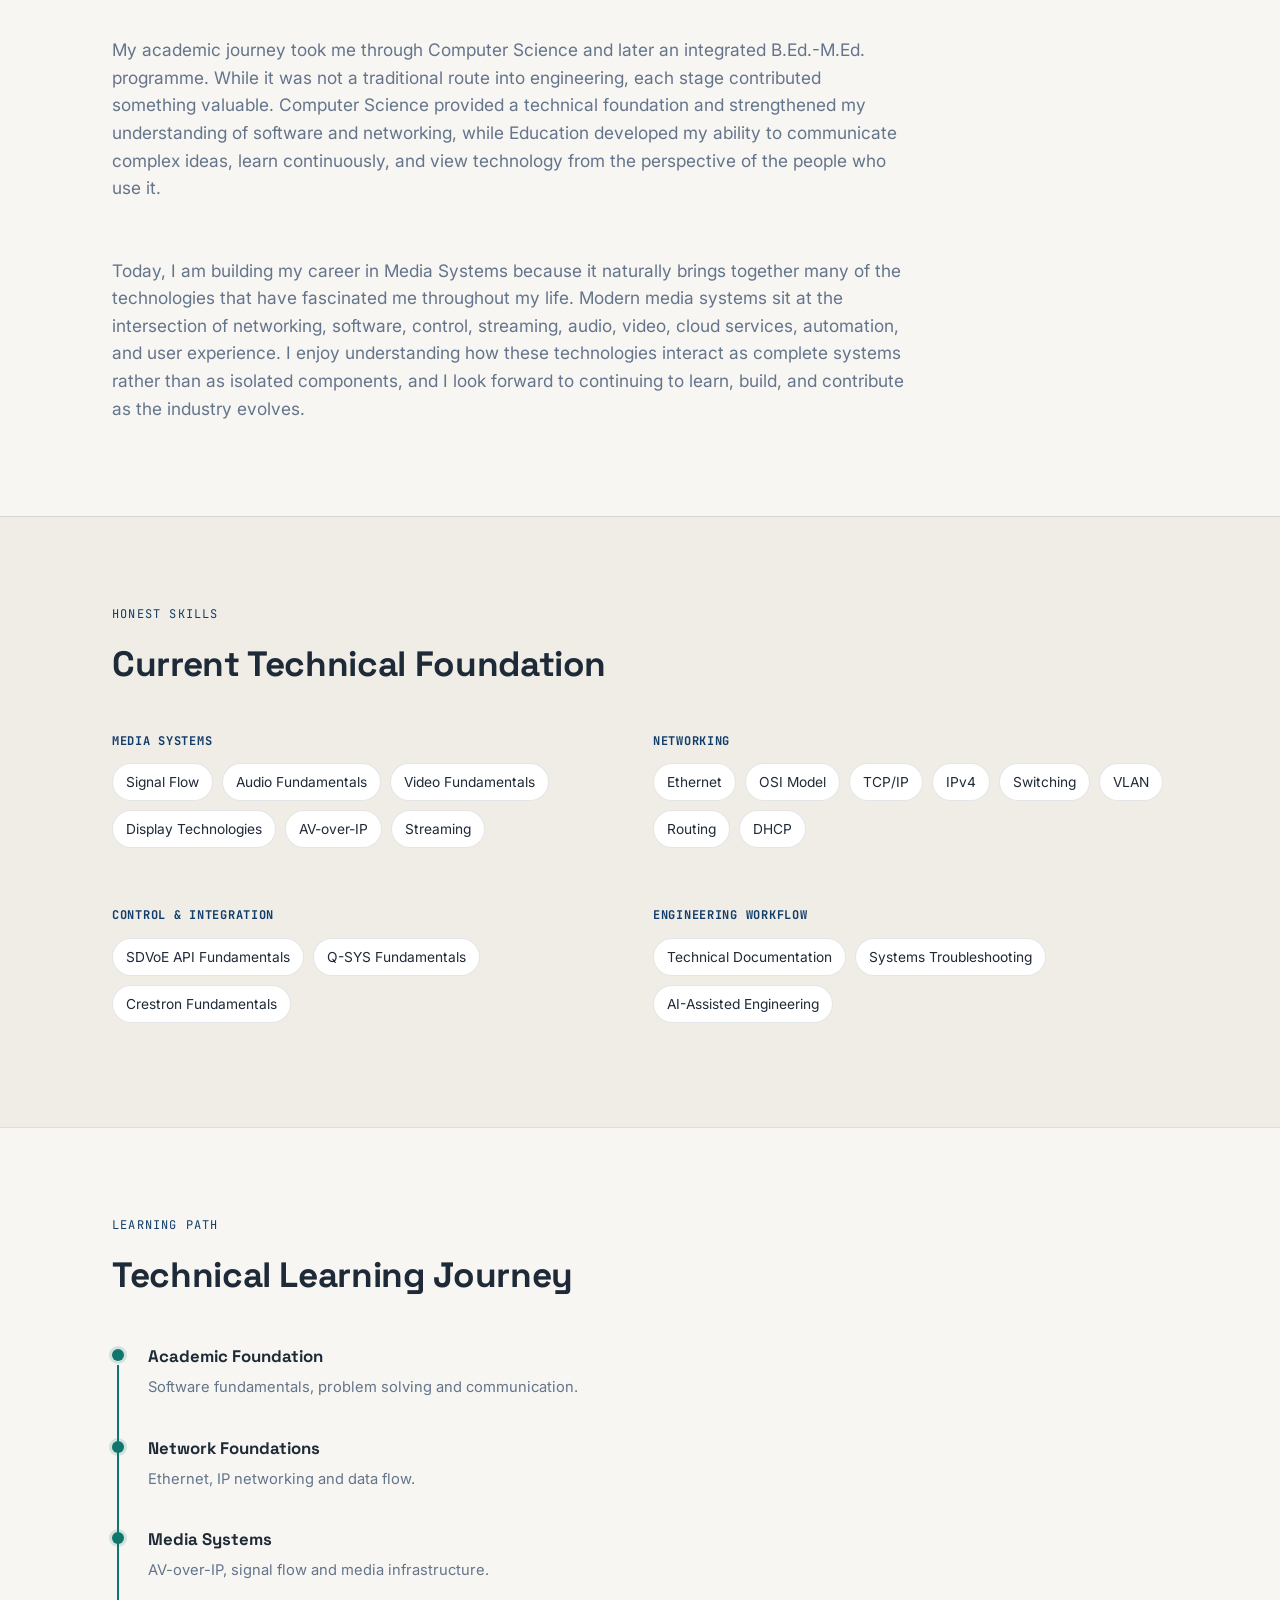
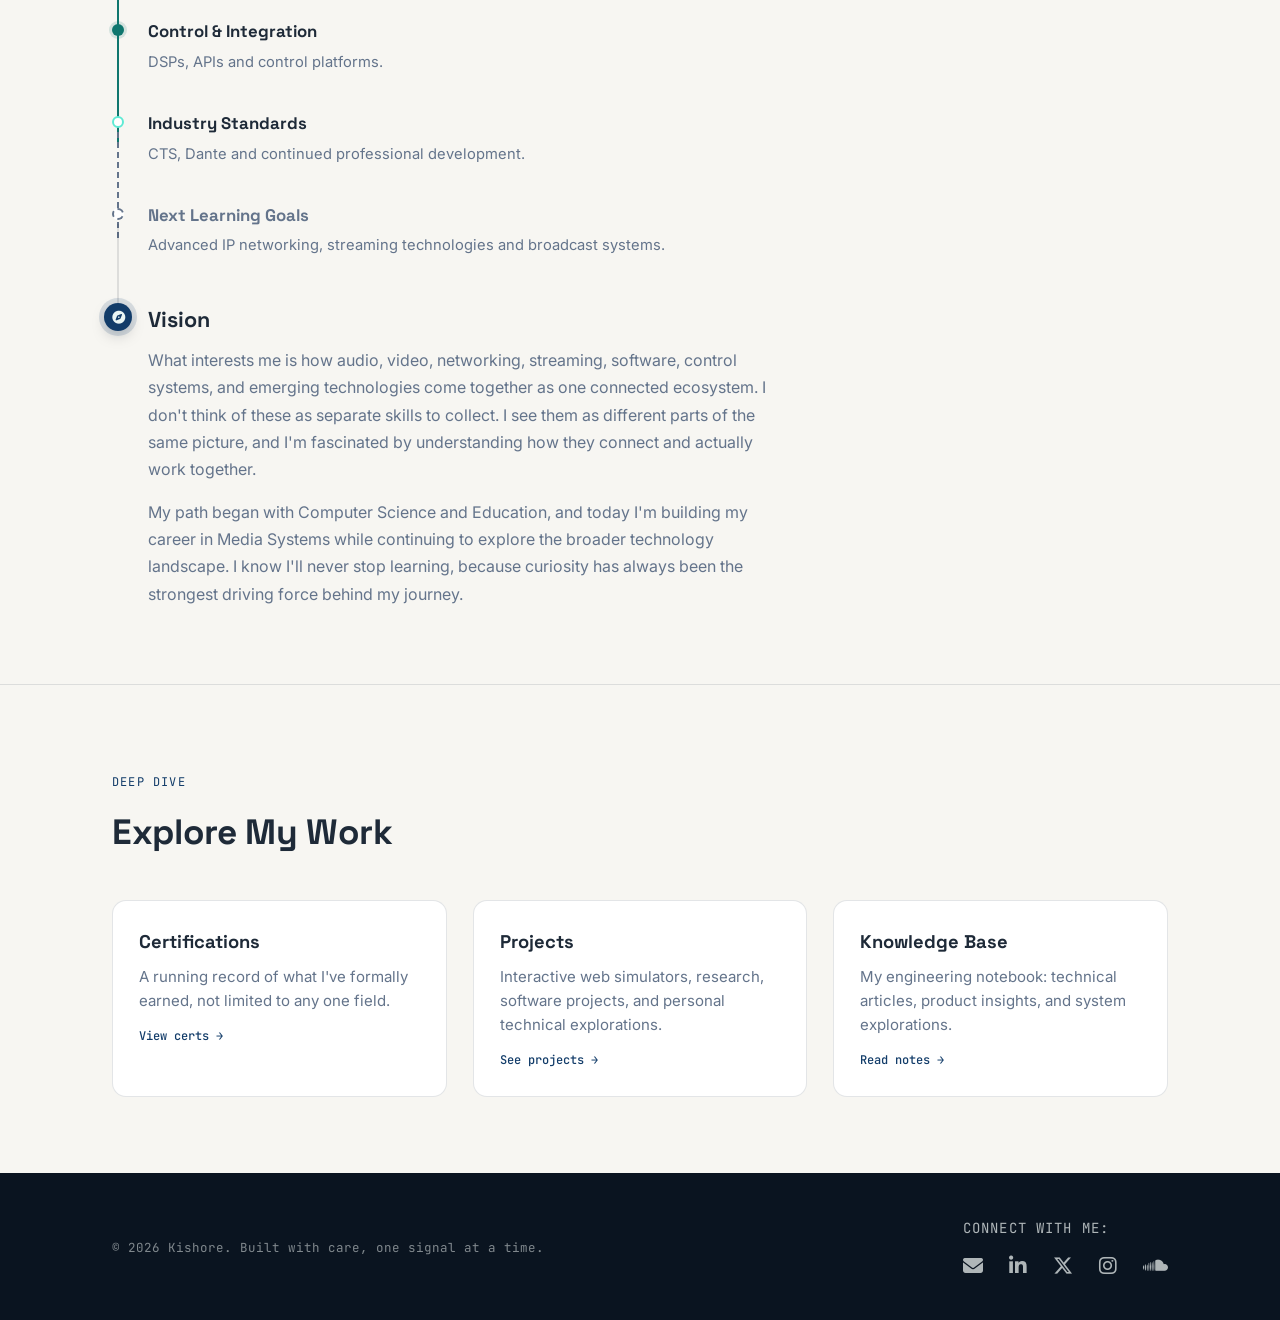
==== commit 92e3fef4: "Update index.html" ====
--- a/index.html
+++ b/index.html
@@ -268,23 +268,25 @@
 
     <!-- Reverted back to the clean 3-card grid -->
     <div class="grid grid-3 reveal">
-      <div class="card">
-        <h3>Certifications</h3>
-        <p>View my verified industry credentials and ongoing exam preparations.</p>
-        <div class="card-foot" style="border: none; padding-top: 0;"><a href="certifications.html" style="color: var(--accent); font-weight: 500;">View certs →</a></div>
-      </div>
-
-      <div class="card">
-        <h3>Projects</h3>
-        <p>Interactive web simulators, academic research, and personal coding builds.</p>
-        <div class="card-foot" style="border: none; padding-top: 0;"><a href="projects.html" style="color: var(--accent); font-weight: 500;">See projects →</a></div>
-      </div>
-
-      <div class="card">
-        <h3>Knowledge Base</h3>
-        <p>My engineering notebook: technical articles, signal flow explanations, and living notes.</p>
-        <div class="card-foot" style="border: none; padding-top: 0;"><a href="knowledge-base.html" style="color: var(--accent); font-weight: 500;">Read notes →</a></div>
-      </div>
+    <div class="card">
+  <h3>Certifications</h3>
+  <p>A running record of what I've formally earned, not limited to any one field.</p>
+  <div class="card-foot" style="border: none; padding-top: 0;"><a href="certifications.html" style="color: var(--accent); font-weight: 500;">View certs →</a></div>
+</div>
+
+
+<div class="card">
+  <h3>Projects</h3>
+  <p>Interactive web simulators, research, software projects, and personal technical explorations.</p>
+  <div class="card-foot" style="border: none; padding-top: 0;"><a href="projects.html" style="color: var(--accent); font-weight: 500;">See projects →</a></div>
+</div>
+
+<div class="card">
+  <h3>Knowledge Base</h3>
+  <p>My engineering notebook: technical articles, product insights, and system explorations.</p>
+  <div class="card-foot" style="border: none; padding-top: 0;"><a href="knowledge-base.html" style="color: var(--accent); font-weight: 500;">Read notes →</a></div>
+</div>
+
     </div>
   </div>
 </section>
--- a/styles.css
+++ b/styles.css
@@ -885,40 +885,52 @@
 }
 
 /* ============================================================
-   VISION STATEMENT (Journey Footer)
-   ============================================================ */
-.vision-statement {
-  margin: 72px auto 0;
-  max-width: 680px;
-  text-align: center;
-  padding: 44px 48px;
-  background: #fff;
-  border: 1px solid var(--line);
-  border-top: 3px solid #0F766E;
-  border-radius: 14px;
-}
-
-.vision-statement h3 {
-  font-family: var(--display);
-  font-size: 1.3rem;
+   VISION — final node of the journey, not a separate card
+   ============================================================ */
+.journey-item--vision {
+  padding-top: 4px;
+  margin-top: 8px;
+}
+
+/* No line below the final node */
+.journey-item--vision::before { display: none; }
+
+.journey-marker--vision {
+  width: 28px;
+  height: 28px;
+  left: -8px;
+  top: 2px;
+  background: var(--accent);
+  border: none;
+  display: flex;
+  align-items: center;
+  justify-content: center;
+  color: #EAF6F4;
+  font-size: 13px;
+  box-shadow: 0 0 0 5px rgba(18, 60, 105, 0.14), 0 6px 16px -4px rgba(10, 20, 32, 0.35);
+}
+
+.journey-item--vision .journey-content {
+  padding-top: 2px;
+}
+
+.journey-item--vision .journey-content h3 {
+  font-size: 1.35rem;
   color: var(--slate);
   margin: 0 0 14px;
-}
-
-.vision-statement p {
+  line-height: 1.2;
+}
+
+.journey-item--vision .journey-content p {
   font-size: 1rem;
   color: var(--mist);
-  line-height: 1.65;
-  margin: 0 auto;
-  max-width: 56ch;
-}
-
-@media (max-width: 560px) {
-  .vision-statement {
-    padding: 32px 26px;
-    margin-top: 48px;
-  }
-}
+  line-height: 1.7;
+  max-width: 62ch;
+  margin: 0 0 16px;
+}
+.journey-item--vision .journey-content p:last-child { margin-bottom: 0; }
+
+
 
 /* ============================================================
    RESPONSIVE
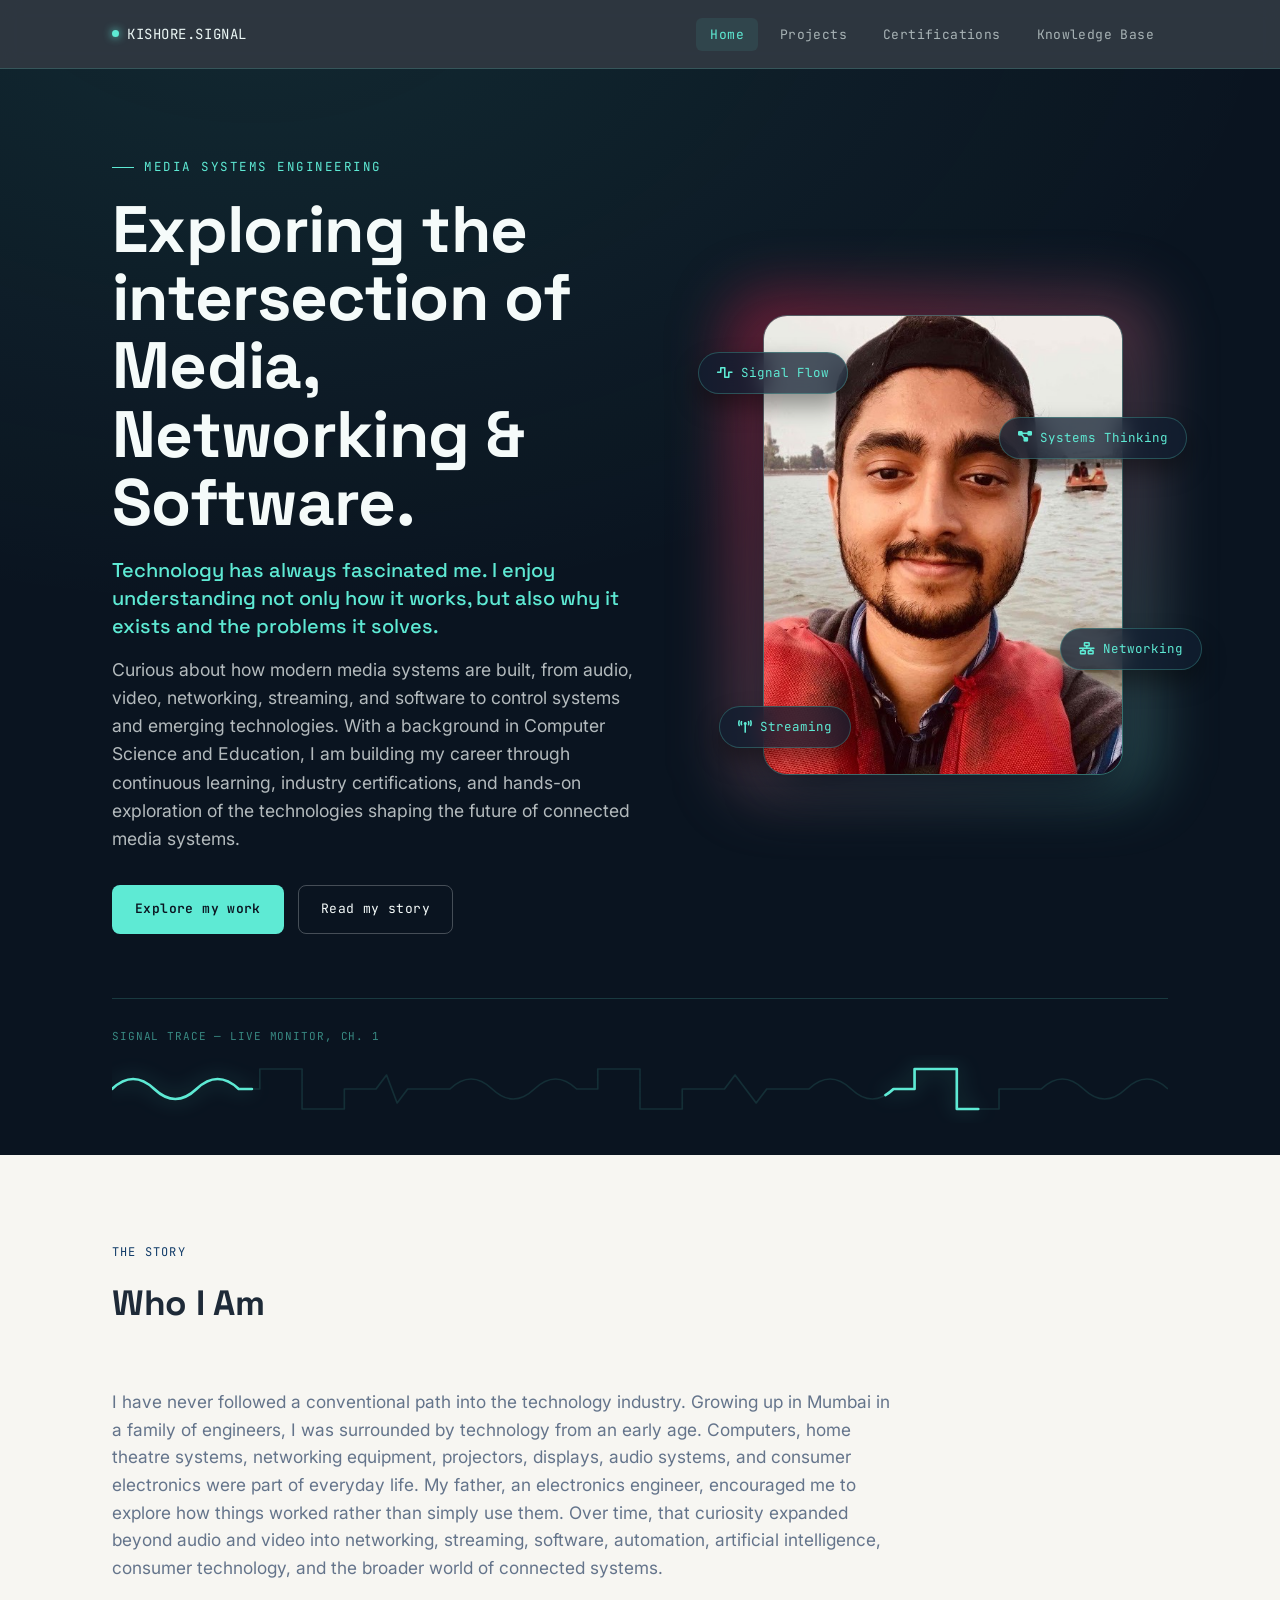
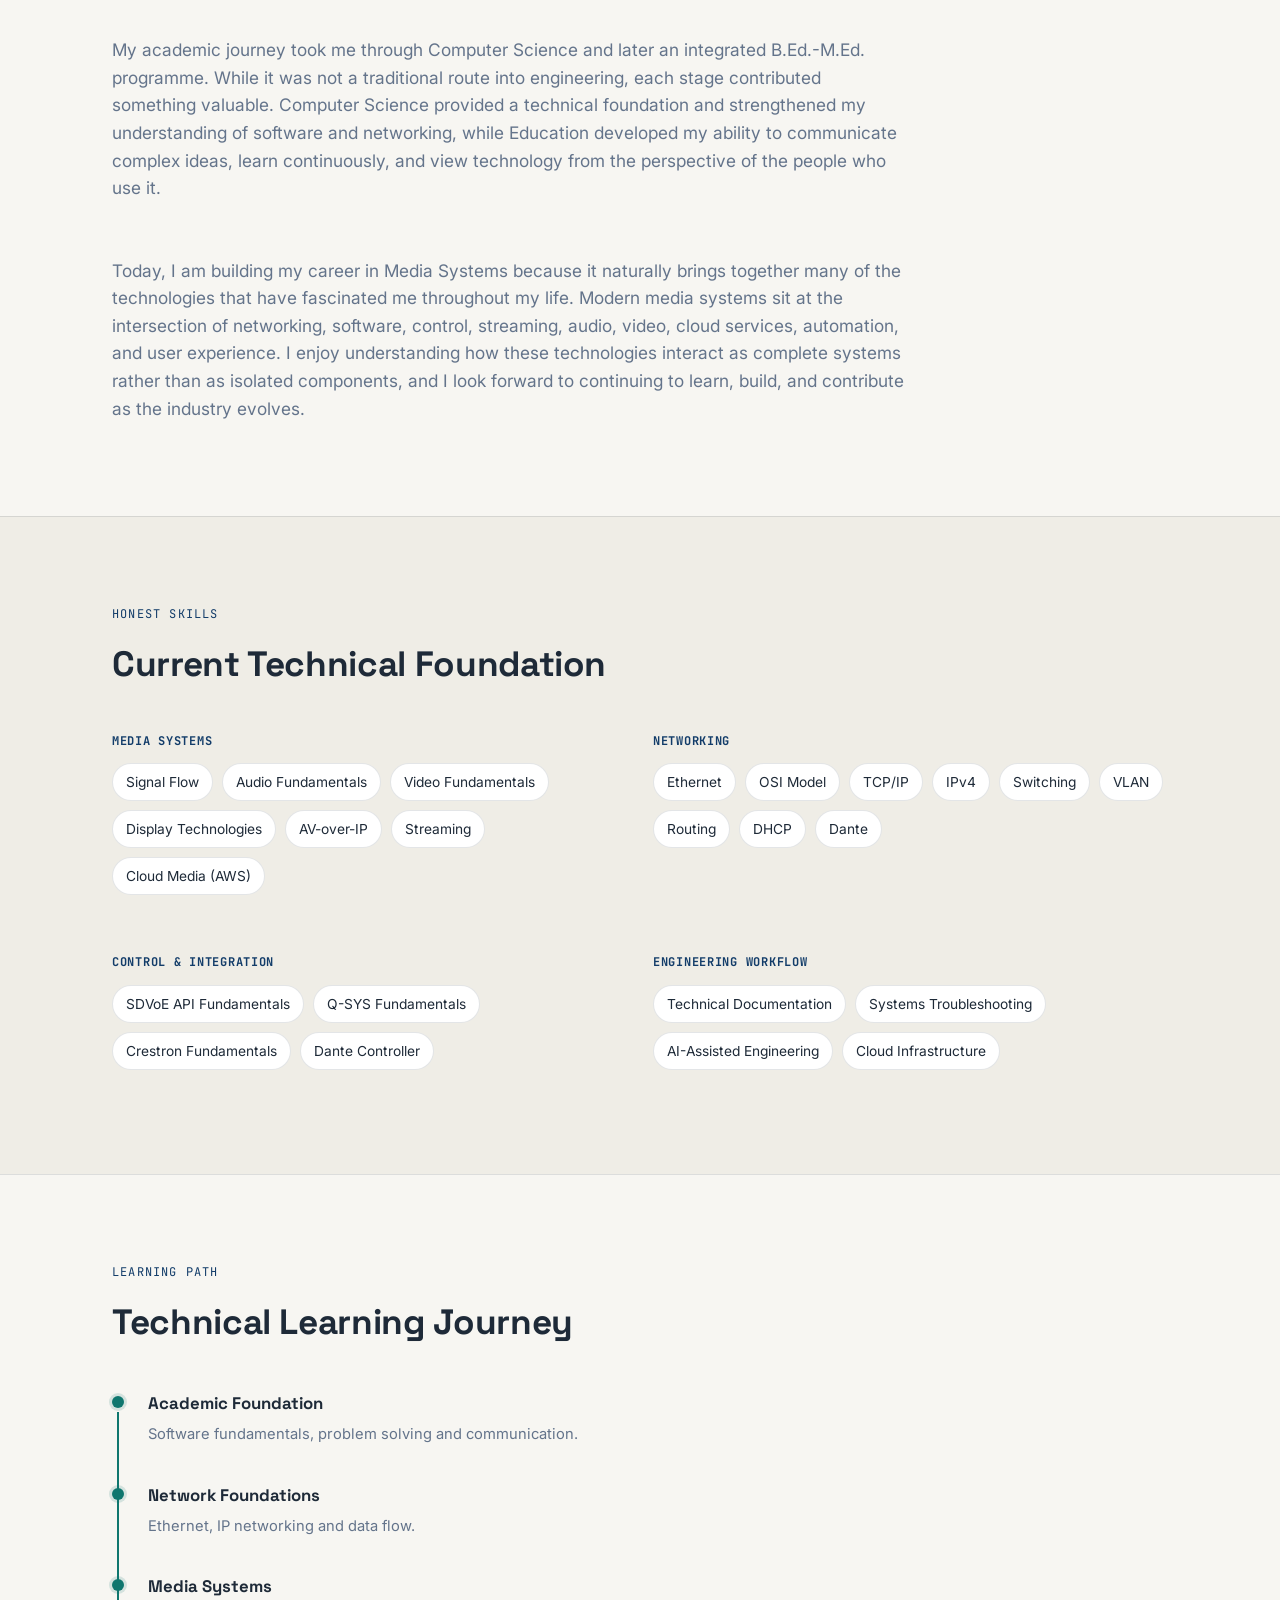
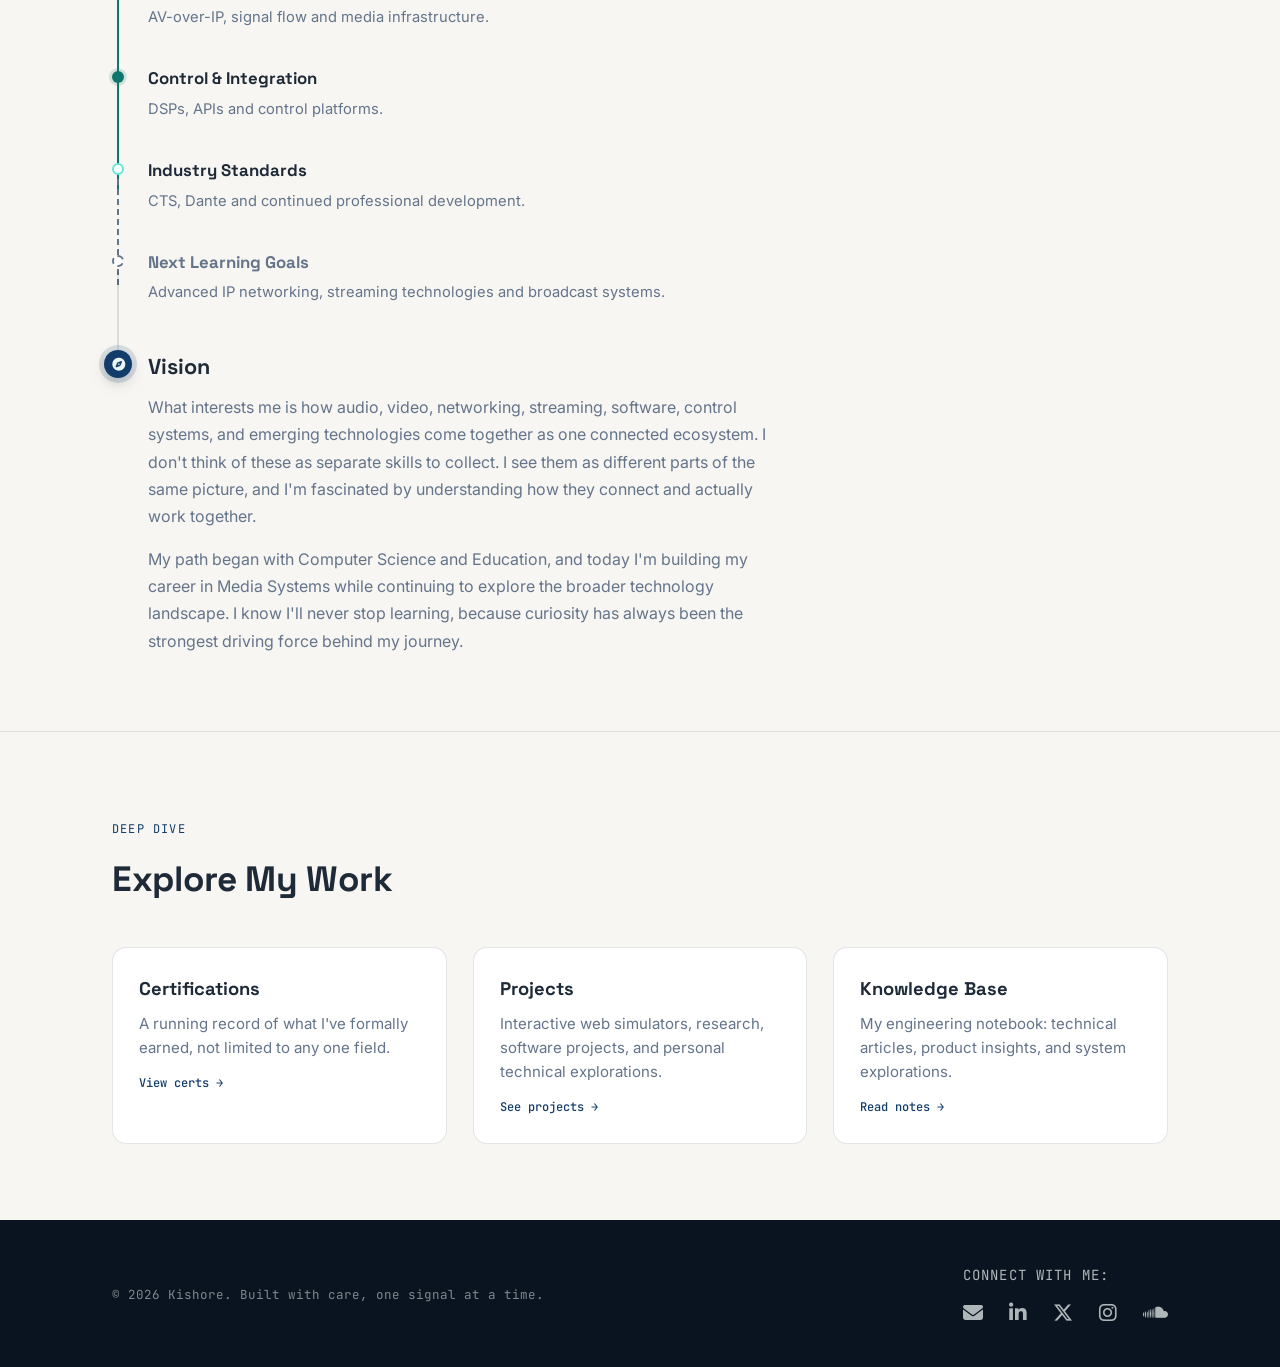
==== commit 61ac525a: "Update index.html dante and aws edition" ====
--- a/index.html
+++ b/index.html
@@ -14,8 +14,19 @@
 
 <nav class="nav">
   <div class="wrap">
-    <a href="index.html" class="nav-mark"><span class="dot"></span>KISHORE.SIGNAL</a>
-    <ul class="nav-links">
+    <a href="index.html" class="nav-mark">
+      <span class="dot"></span>KISHORE.SIGNAL
+    </a>
+    
+    <!-- The Mobile Arrow Toggle -->
+    <button class="nav-toggle" id="navToggle" aria-label="Toggle Menu">
+      <svg width="24" height="24" viewBox="0 0 24 24" fill="none" stroke="var(--cyan)" stroke-width="2" stroke-linecap="round" stroke-linejoin="round">
+        <polyline points="6 9 12 15 18 9"></polyline>
+      </svg>
+    </button>
+
+    <!-- The Navigation Links -->
+    <ul class="nav-links" id="navLinks">
       <li><a href="index.html" aria-current="page">Home</a></li>
       <li><a href="projects.html">Projects</a></li>
       <li><a href="certifications.html">Certifications</a></li>
@@ -142,6 +153,7 @@
           <span class="chip">Display Technologies</span>
           <span class="chip">AV-over-IP</span>
           <span class="chip">Streaming</span>
+          <span class="chip">Cloud Media (AWS)</span>
         </div>
       </div>
 
@@ -156,6 +168,7 @@
           <span class="chip">VLAN</span>
           <span class="chip">Routing</span>
           <span class="chip">DHCP</span>
+          <span class="chip">Dante</span>
         </div>
       </div>
 
@@ -165,6 +178,7 @@
           <span class="chip">SDVoE API Fundamentals</span>
           <span class="chip">Q-SYS Fundamentals</span>
           <span class="chip">Crestron Fundamentals</span>
+          <span class="chip">Dante Controller</span>
         </div>
       </div>
 
@@ -174,6 +188,7 @@
           <span class="chip">Technical Documentation</span>
           <span class="chip">Systems Troubleshooting</span>
           <span class="chip">AI-Assisted Engineering</span>
+          <span class="chip">Cloud Infrastructure</span>
         </div>
       </div>
     </div>
--- a/styles.css
+++ b/styles.css
@@ -124,7 +124,21 @@
   background: rgba(94, 234, 212, 0.08);
 }
 
-.nav-toggle { display: none; }
+.nav-toggle { 
+  display: none; 
+  background: none; 
+  border: none; 
+  cursor: pointer; 
+  padding: 4px; 
+}
+.nav-toggle svg {
+  transition: transform 0.3s ease;
+}
+/* When the menu is open, flip the arrow upside down */
+.nav-toggle.is-active svg {
+  transform: rotate(180deg);
+}
+
 
 /* ============================================================
    HERO (Foundational Dark Theme)
@@ -200,7 +214,9 @@
   color: var(--ink);
   font-weight: 600;
 }
-.btn-solid:hover { transform: translateY(-2px); box-shadow: 0 10px 24px -10px var(--cyan-dim); }
+.btn-solid:hover {
+  box-shadow: 0 10px 24px -10px var(--cyan-dim);
+}
 
 .btn-line {
   border-color: rgba(245, 251, 250, 0.25);
@@ -428,7 +444,11 @@
   transform: translateY(18px);
   transition: opacity 0.6s ease, transform 0.6s ease;
 }
-.reveal.is-visible { opacity: 1; transform: translateY(0); }
+.reveal.is-visible {
+  opacity: 1;
+  transform: none;
+}
+
 
 /* ============================================================
    CARD GRIDS
@@ -938,25 +958,46 @@
 @media (max-width: 860px) {
   .grid-3 { grid-template-columns: repeat(2, 1fr); }
   
+  /* Mobile Navigation Fix - Dynamic Toggle */
   .nav .wrap {
-    flex-direction: column;
+    flex-direction: row; /* Keeps logo and arrow on the same line */
+    justify-content: space-between;
+    flex-wrap: wrap; /* Allows the menu to drop down below them */
     height: auto;
     padding: 16px 20px;
-    gap: 12px;
+  }
+  
+  .nav-toggle {
+    display: block; /* Shows the arrow on mobile */
   }
   
   .nav-links {
+    display: none; /* Hides the menu by default on mobile */
+    flex-direction: column;
+    width: 100%;
+    margin-top: 16px;
+    padding-top: 16px;
+    border-top: 1px solid var(--line-dark);
+    gap: 8px;
+  }
+
+  /* This class is added by JavaScript when the arrow is clicked */
+  .nav-links.is-open {
     display: flex;
-    flex-wrap: wrap;
-    justify-content: center;
-    width: 100%;
-    gap: 6px;
+    animation: dropDown 0.3s ease forwards;
   }
   
   .nav-links a {
-    font-size: 12px;
-    padding: 8px 12px;
-    background: rgba(94, 234, 212, 0.05);
+    font-size: 14px;
+    padding: 12px;
+    text-align: center;
+    background: transparent;
+    display: block; /* Makes the whole row tappable */
+  }
+
+  @keyframes dropDown {
+    from { opacity: 0; transform: translateY(-10px); }
+    to { opacity: 1; transform: translateY(0); }
   }
 }
 
